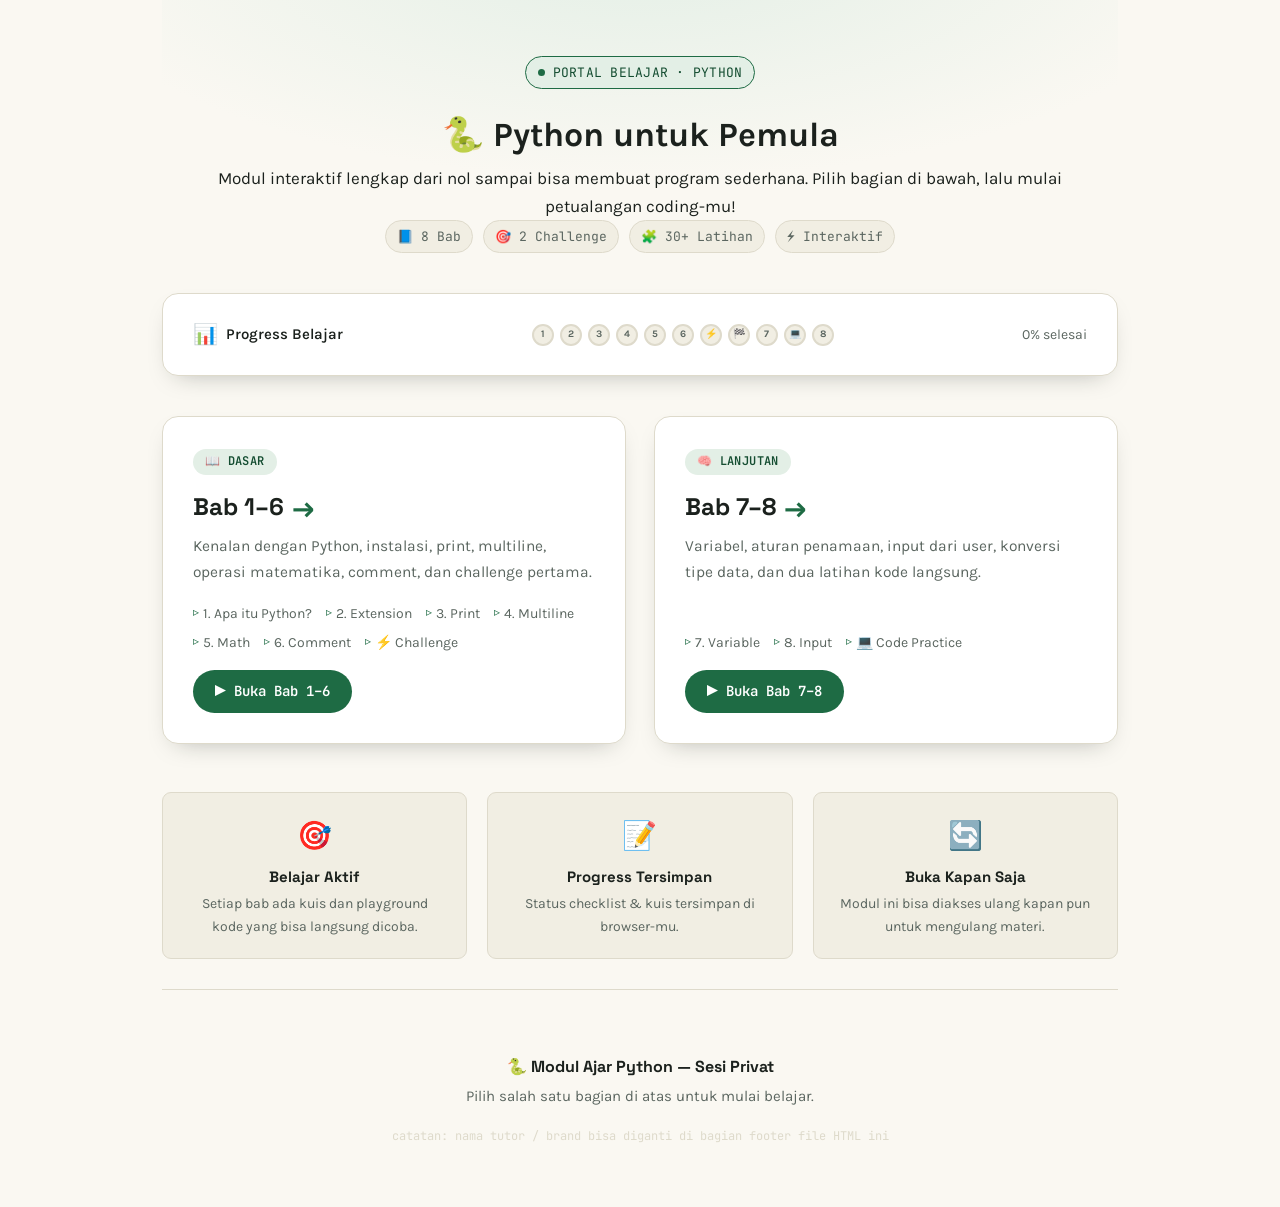
==== index.html @ ca57433f "add material" ====
<!DOCTYPE html>
<html lang="id">

<head>
  <meta charset="UTF-8" />
  <meta name="viewport" content="width=device-width, initial-scale=1.0" />
  <title>Modul Ajar Python — Portal Utama</title>
  <link rel="preconnect" href="https://fonts.googleapis.com" />
  <link
    href="https://fonts.googleapis.com/css2?family=Space+Grotesk:wght@500;600;700&family=Karla:wght@400;500;600;700&family=JetBrains+Mono:wght@400;500;600;700&display=swap"
    rel="stylesheet" />
  <link rel="stylesheet" href="style.css">
</head>

<body>

  <div class="wrap">

    <!-- ===== HERO ===== -->
    <header class="hero">
      <div class="hero-kicker">
        <span class="dot"></span> PORTAL BELAJAR · PYTHON
      </div>
      <h1>🐍 <span class="snake">Python</span> untuk Pemula</h1>
      <p>Modul interaktif lengkap dari nol sampai bisa membuat program sederhana. Pilih bagian di bawah, lalu mulai
        petualangan coding-mu!</p>
      <div class="hero-meta">
        <span>📘 8 Bab</span>
        <span>🎯 2 Challenge</span>
        <span>🧩 30+ Latihan</span>
        <span>⚡ Interaktif</span>
      </div>
    </header>

    <!-- ===== STATUS / PROGRESS ===== -->
    <div class="status-box" id="statusBox">
      <div class="label">
        <span class="emoji">📊</span> Progress Belajar
      </div>
      <div class="status-track" id="statusTrack">
        <!-- diisi oleh JS -->
      </div>
      <div style="font-size:14px; color:var(--ink-soft);">
        <span id="progressPct">0%</span> selesai
      </div>
    </div>

    <!-- ===== NAVIGASI UTAMA ===== -->
    <div class="nav-grid">

      <!-- KARTU 1: Bab 1–6 -->
      <a href="index_bab1_6.html" class="nav-card" id="cardBab1_6">
        <span class="badge">📖 DASAR</span>
        <h2>
          Bab 1–6
          <span class="arrow">→</span>
        </h2>
        <p class="desc">
          Kenalan dengan Python, instalasi, print, multiline, operasi matematika, comment, dan challenge pertama.
        </p>
        <ul class="chapter-list">
          <li>1. Apa itu Python?</li>
          <li>2. Extension</li>
          <li>3. Print</li>
          <li>4. Multiline</li>
          <li>5. Math</li>
          <li>6. Comment</li>
          <li>⚡ Challenge</li>
        </ul>
        <span class="cta">
          <span class="icon">▶</span> Buka Bab 1–6
        </span>
      </a>

      <!-- KARTU 2: Bab 7–8 -->
      <a href="index_bab7_8.html" class="nav-card" id="cardBab7_8">
        <span class="badge">🧠 LANJUTAN</span>
        <h2>
          Bab 7–8
          <span class="arrow">→</span>
        </h2>
        <p class="desc">
          Variabel, aturan penamaan, input dari user, konversi tipe data, dan dua latihan kode langsung.
        </p>
        <ul class="chapter-list">
          <li>7. Variable</li>
          <li>8. Input</li>
          <li>💻 Code Practice</li>
        </ul>
        <span class="cta">
          <span class="icon">▶</span> Buka Bab 7–8
        </span>
      </a>

    </div>

    <!-- ===== EXTRA INFO ===== -->
    <div class="extra-grid">
      <div class="extra-item">
        <div class="icon">🎯</div>
        <h4>Belajar Aktif</h4>
        <p>Setiap bab ada kuis dan playground kode yang bisa langsung dicoba.</p>
      </div>
      <div class="extra-item">
        <div class="icon">📝</div>
        <h4>Progress Tersimpan</h4>
        <p>Status checklist &amp; kuis tersimpan di browser-mu.</p>
      </div>
      <div class="extra-item">
        <div class="icon">🔄</div>
        <h4>Buka Kapan Saja</h4>
        <p>Modul ini bisa diakses ulang kapan pun untuk mengulang materi.</p>
      </div>
    </div>

    <!-- ===== FOOTER ===== -->
    <footer>
      <div class="brand">🐍 Modul Ajar Python — Sesi Privat</div>
      <p style="margin-top:4px;">Pilih salah satu bagian di atas untuk mulai belajar.</p>
      <div class="edit-hint">catatan: nama tutor / brand bisa diganti di bagian footer file HTML ini</div>
    </footer>

  </div>

  <script>
    (function () {

      // ===== PROGRESS TRACKER =====
      // Kita gunakan localStorage untuk menyimpan status progress antar halaman.
      // Key yang sama dengan yang dipakai di halaman bab1_6 dan bab7_8.

      const SECTIONS = [
        'bab1', 'bab2', 'bab3', 'bab4', 'bab5', 'bab6',
        'challenge', 'quizfinal',
        'bab7', 'codepractice', 'bab8'
      ];

      const LABELS = {
        bab1: '1', bab2: '2', bab3: '3', bab4: '4',
        bab5: '5', bab6: '6', challenge: '⚡', quizfinal: '🏁',
        bab7: '7', codepractice: '💻', bab8: '8'
      };

      function getDoneSet() {
        try {
          const raw = localStorage.getItem('python_modul_progress');
          if (raw) {
            const obj = JSON.parse(raw);
            return new Set(Object.keys(obj).filter(k => obj[k] === true));
          }
        } catch (_) { /* ignore */ }
        return new Set();
      }

      function renderDots() {
        const track = document.getElementById('statusTrack');
        const doneSet = getDoneSet();
        let html = '';
        SECTIONS.forEach(key => {
          const done = doneSet.has(key);
          const label = LABELS[key] || key.slice(0, 2);
          html += `<span class="status-dot ${done ? 'done' : ''}" title="${key}">${label}</span>`;
        });
        track.innerHTML = html;

        // Update persentase
        const total = SECTIONS.length;
        const doneCount = SECTIONS.filter(k => doneSet.has(k)).length;
        const pct = Math.round((doneCount / total) * 100);
        document.getElementById('progressPct').textContent = pct + '%';
      }

      renderDots();

      // ===== OPSIONAL: update progress saat halaman dimuat ulang =====
      // Kita bisa pasang listener storage untuk sinkronisasi antar tab
      window.addEventListener('storage', function (e) {
        if (e.key === 'python_modul_progress') {
          renderDots();
        }
      });

      // ===== efek hover tambahan (optional) =====
      // tidak perlu, sudah pakai CSS

    })();
  </script>

</body>

</html>
---- style.css ----
/* ===== IMPORTS & ROOT ===== */
@import url('https://fonts.googleapis.com/css2?family=Space+Grotesk:wght@500;600;700&family=Karla:wght@400;500;600;700&family=JetBrains+Mono:wght@400;500;600;700&family=Caveat:wght@600&display=swap');

:root {
  --paper: #FAF8F2;
  --paper-alt: #F1EEE3;
  --ink: #1B211D;
  --ink-soft: #5B6660;
  --forest: #1E6B44;
  --forest-deep: #144D31;
  --forest-wash: #E3EFE6;
  --highlighter: #E8B93A;
  --highlighter-wash: #FBF0D3;
  --terminal-bg: #161A1F;
  --terminal-panel: #1E242B;
  --terminal-text: #E9F3EC;
  --terminal-string: #FFCB66;
  --terminal-comment: #7C8A93;
  --danger: #BC4339;
  --danger-wash: #F7E3E0;
  --rule: #DEDACB;
  --radius: 16px;
  --radius-sm: 9px;
  --shadow: 0 10px 26px -14px rgba(20, 30, 24, .35);
  --font-head: 'Space Grotesk', sans-serif;
  --font-body: 'Karla', sans-serif;
  --font-code: 'JetBrains Mono', monospace;
  --font-hand: 'Caveat', cursive;
}

/* ===== RESET & BASE ===== */
* {
  box-sizing: border-box;
  margin: 0;
  padding: 0;
}

html {
  scroll-behavior: smooth;
}

body {
  margin: 0;
  background: var(--paper);
  color: var(--ink);
  font-family: var(--font-body);
  font-size: 17px;
  line-height: 1.65;
  -webkit-font-smoothing: antialiased;
}

img,
svg {
  max-width: 100%;
  display: block;
}

a {
  color: inherit;
  text-decoration: none;
}

::selection {
  background: var(--highlighter-wash);
}

:focus-visible {
  outline: 3px solid var(--forest);
  outline-offset: 2px;
}

/* ===== PROGRESS RAIL ===== */
#scrollRail {
  position: fixed;
  top: 0;
  left: 0;
  height: 4px;
  width: 100%;
  background: transparent;
  z-index: 100;
}

#scrollFill {
  height: 100%;
  width: 0%;
  background: var(--forest);
  transition: width .1s linear;
}

/* ===== LAYOUT ===== */
.wrap {
  max-width: 1000px;
  margin: 0 auto;
  padding: 0 22px;
}

.stack {
  display: flex;
  flex-direction: column;
  gap: 14px;
}

/* ===== TOP NAVIGATION ===== */
.top-nav {
  display: flex;
  align-items: center;
  justify-content: center;
  gap: 14px;
  flex-wrap: wrap;
  padding: 10px 22px;
  margin-bottom: 28px;
  background: rgba(255, 255, 255, 0.75);
  backdrop-filter: blur(12px);
  -webkit-backdrop-filter: blur(12px);
  border: 1px solid var(--rule);
  border-radius: 100px;
  font-family: var(--font-code);
  font-size: 14px;
  box-shadow: 0 4px 12px rgba(0, 0, 0, 0.04);
}

.top-nav a {
  text-decoration: none;
  color: var(--ink-soft);
  padding: 4px 14px;
  border-radius: 100px;
  transition: background 0.2s, color 0.2s;
  font-weight: 500;
}

.top-nav a:hover {
  background: var(--forest-wash);
  color: var(--forest-deep);
}

.top-nav .current {
  font-weight: 700;
  color: var(--forest-deep);
  background: var(--forest-wash);
  padding: 4px 16px;
  border-radius: 100px;
  pointer-events: none;
}

.top-nav .sep {
  color: var(--rule);
  user-select: none;
}

@media (max-width: 480px) {
  .top-nav {
    font-size: 12px;
    gap: 6px;
    padding: 8px 14px;
    border-radius: 50px;
    flex-wrap: wrap;
  }
  .top-nav a {
    padding: 3px 10px;
  }
  .top-nav .current {
    padding: 3px 12px;
  }
}

/* ===== HERO ===== */
header.hero {
  padding: 56px 22px 40px;
  text-align: center;
  background: radial-gradient(600px 240px at 50% -60px, var(--forest-wash), transparent);
}

.hero-kicker {
  display: inline-flex;
  align-items: center;
  gap: 8px;
  font-family: var(--font-code);
  font-size: 13px;
  color: var(--forest-deep);
  background: var(--forest-wash);
  border: 1px solid var(--forest);
  padding: 5px 12px;
  border-radius: 100px;
  margin-bottom: 18px;
  letter-spacing: .02em;
}

.hero-kicker .dot {
  width: 7px;
  height: 7px;
  border-radius: 50%;
  background: var(--forest);
}

h1.hero-title {
  font-family: var(--font-head);
  font-weight: 700;
  font-size: clamp(30px, 5vw, 46px);
  line-height: 1.1;
  margin: 0 0 24px;
  letter-spacing: -.01em;
}

.hero-title .snake {
  color: var(--forest);
}

.hero-sub {
  font-size: 18px;
  color: var(--ink-soft);
  max-width: 520px;
  margin: 0 auto 26px;
}

.hero-meta {
  display: flex;
  gap: 10px;
  justify-content: center;
  flex-wrap: wrap;
  font-family: var(--font-code);
  font-size: 13px;
  color: var(--ink-soft);
}

.hero-meta span {
  background: var(--paper-alt);
  border: 1px solid var(--rule);
  padding: 5px 11px;
  border-radius: 100px;
}

/* ===== TABLE OF CONTENTS ===== */
nav.toc {
  max-width: 640px;
  margin: 0 auto 54px;
  background: #fff;
  border: 1px solid var(--rule);
  border-radius: var(--radius);
  box-shadow: var(--shadow);
  overflow: hidden;
}

.toc-head {
  padding: 18px 22px;
  border-bottom: 1px solid var(--rule);
  display: flex;
  align-items: center;
  justify-content: space-between;
}

.toc-head h2 {
  font-family: var(--font-head);
  font-size: 17px;
  margin: 0;
}

#tocPct {
  font-family: var(--font-code);
  font-size: 13px;
  color: var(--forest-deep);
}

.toc-section {
  border-bottom: 1px solid var(--rule);
}

.toc-section:last-child {
  border-bottom: none;
}

.toc-header {
  width: 100%;
  display: flex;
  align-items: center;
  gap: 14px;
  background: none;
  border: none;
  padding: 15px 22px;
  cursor: pointer;
  text-align: left;
  font-family: var(--font-body);
  font-size: 16px;
  color: var(--ink);
}

.toc-header:hover {
  background: var(--paper-alt);
}

.toc-check {
  width: 24px;
  height: 24px;
  border-radius: 7px;
  border: 2px solid var(--rule);
  display: flex;
  align-items: center;
  justify-content: center;
  flex-shrink: 0;
  transition: background .2s, border-color .2s;
}

.toc-check svg {
  width: 14px;
  height: 14px;
  opacity: 0;
  transition: opacity .2s;
}

.toc-check.done {
  background: var(--forest);
  border-color: var(--forest);
}

.toc-check.done svg {
  opacity: 1;
}

.toc-label {
  flex: 1;
  font-weight: 600;
}

.toc-chevron {
  transition: transform .2s;
  color: var(--ink-soft);
}

.toc-chevron.rotated {
  transform: rotate(-90deg);
}

.toc-sub {
  padding: 0 22px 14px 60px;
  display: flex;
  flex-direction: column;
  gap: 0;
}

.toc-sub.collapsed {
  display: none;
}

.toc-item {
  position: relative;
  padding: 8px 0 8px 22px;
  font-size: 14.5px;
  color: var(--ink-soft);
  text-decoration: none;
  display: block;
}

.toc-item:hover {
  color: var(--forest-deep);
}

.toc-item::before {
  content: '';
  position: absolute;
  left: 0;
  top: 14px;
  width: 8px;
  height: 8px;
  border-radius: 50%;
  background: var(--forest);
  border: 2px solid var(--forest);
}

.toc-item::after {
  content: '';
  position: absolute;
  left: 3px;
  top: 22px;
  bottom: -8px;
  width: 2px;
  background: var(--rule);
}

.toc-item:last-child::after {
  display: none;
}

/* ===== MAIN ===== */
main {
  padding-bottom: 20px;
}

section.bab {
  padding: 10px 22px 64px;
}

.bab-head {
  max-width: 776px;
  margin: 0 auto 30px;
}

.prompt-line {
  font-family: var(--font-code);
  font-size: 14px;
  color: var(--ink-soft);
  display: flex;
  align-items: baseline;
  gap: 8px;
  margin-bottom: 6px;
}

.prompt-line .chevrons {
  color: var(--forest);
  font-weight: 700;
}

.prompt-line .str {
  color: var(--forest-deep);
}

h2.bab-title {
  font-family: var(--font-head);
  font-weight: 700;
  font-size: clamp(24px, 4vw, 32px);
  margin: 0;
  letter-spacing: -.01em;
  overflow: hidden;
  white-space: nowrap;
  border-right: .09em solid transparent;
  width: 0;
}

h2.bab-title.type-in {
  animation: typeIn 1s steps(30, end) forwards, blinkCursor .8s step-end 4;
}

@keyframes typeIn {
  from {
    width: 0;
  }
  to {
    width: 100%;
  }
}

@keyframes blinkCursor {
  50% {
    border-color: var(--forest);
  }
}

.bab-intro {
  color: var(--ink-soft);
  max-width: 640px;
  margin: 14px 0 0;
  font-size: 16.5px;
}

/* ===== CARDS ===== */
.card {
  max-width: 776px;
  margin: 0 auto 22px;
  background: #fff;
  border: 1px solid var(--rule);
  border-radius: var(--radius);
  padding: 26px 28px;
  box-shadow: var(--shadow);
}

.card h3 {
  font-family: var(--font-head);
  font-size: 19px;
  margin: 0 0 12px;
  display: flex;
  align-items: center;
  gap: 9px;
}

.card h3 .num {
  font-family: var(--font-code);
  font-size: 13px;
  color: var(--forest);
  background: var(--forest-wash);
  padding: 2px 8px;
  border-radius: 6px;
}

.card p {
  margin: 0 0 12px;
}

.card p:last-child {
  margin-bottom: 0;
}

.card ul {
  margin: 0 0 12px;
  padding-left: 0;
  list-style: none;
}

.card ul li {
  padding-left: 26px;
  position: relative;
  margin-bottom: 8px;
}

.card ul li::before {
  content: '●';
  color: var(--forest);
  position: absolute;
  left: 6px;
  font-size: 9px;
  top: 8px;
}

.note {
  background: var(--forest-wash);
  border-left: 3px solid var(--forest);
  border-radius: 0 var(--radius-sm) var(--radius-sm) 0;
  padding: 14px 18px;
  margin: 14px 0;
  font-size: 15.5px;
}

.tip {
  background: var(--highlighter-wash);
  border-left: 3px solid var(--highlighter);
  border-radius: 0 var(--radius-sm) var(--radius-sm) 0;
  padding: 14px 18px;
  margin: 14px 0;
  font-size: 15.5px;
}

.hand {
  font-family: var(--font-hand);
  font-size: 20px;
  color: var(--forest-deep);
}

code.inline {
  font-family: var(--font-code);
  background: var(--paper-alt);
  padding: 2px 7px;
  border-radius: 5px;
  font-size: 14.5px;
}

/* ===== TERMINAL / CODE BLOCKS ===== */
.term {
  background: var(--terminal-bg);
  border-radius: var(--radius-sm);
  overflow: hidden;
  margin: 14px 0;
  box-shadow: var(--shadow);
}

.term-bar {
  background: var(--terminal-panel);
  padding: 9px 14px;
  font-family: var(--font-code);
  font-size: 12.5px;
  color: var(--terminal-comment);
  border-bottom: 1px solid #0f1216;
}

.term pre {
  margin: 0;
  padding: 16px 18px;
  font-family: var(--font-code);
  font-size: 14.5px;
  color: var(--terminal-text);
  overflow-x: auto;
  white-space: pre-wrap;
  word-break: break-word;
}

.term pre .str {
  color: var(--terminal-string);
}

.term pre .fn {
  color: #9AD1FF;
}

.term pre .cm {
  color: var(--terminal-comment);
  font-style: italic;
}

/* ===== PLAYGROUND ===== */
.playground {
  background: var(--terminal-bg);
  border-radius: var(--radius);
  overflow: hidden;
  margin: 16px 0;
  box-shadow: var(--shadow);
}

.pg-bar {
  display: flex;
  align-items: center;
  justify-content: space-between;
  background: var(--terminal-panel);
  padding: 10px 16px;
  border-bottom: 1px solid #0f1216;
}

.pg-filename {
  font-family: var(--font-code);
  font-size: 12.5px;
  color: var(--terminal-comment);
}

.pg-run {
  font-family: var(--font-code);
  font-weight: 600;
  font-size: 13px;
  color: #0d1a12;
  background: var(--terminal-string);
  border: none;
  padding: 7px 15px;
  border-radius: 7px;
  cursor: pointer;
  display: flex;
  align-items: center;
  gap: 6px;
  transition: transform .12s, box-shadow .12s;
}

.pg-run:hover {
  transform: translateY(-1px);
  box-shadow: 0 6px 14px -6px rgba(255, 203, 102, .6);
}

.pg-run:active {
  transform: translateY(0);
}

.pg-editor {
  width: 100%;
  background: var(--terminal-bg);
  color: var(--terminal-text);
  border: none;
  resize: vertical;
  font-family: var(--font-code);
  font-size: 14.5px;
  padding: 16px 18px;
  min-height: 88px;
  line-height: 1.6;
}

.pg-editor:focus {
  outline: none;
  background: #191F26;
}

.pg-output-wrap {
  border-top: 1px dashed #303a42;
}

.pg-output-label {
  font-family: var(--font-code);
  font-size: 11px;
  color: var(--terminal-comment);
  padding: 8px 18px 0;
  letter-spacing: .06em;
}

.pg-output {
  font-family: var(--font-code);
  font-size: 14.5px;
  color: var(--terminal-text);
  padding: 8px 18px 16px;
  white-space: pre-wrap;
  min-height: 26px;
  word-break: break-word;
}

.pg-output.error {
  color: #FF9A8B;
}

.pg-output:empty::before {
  content: '—';
  color: var(--terminal-comment);
}

/* ===== CHALLENGE ===== */
.challenge {
  border: 1.5px dashed var(--rule);
  border-radius: var(--radius);
  padding: 20px 22px;
  margin: 16px 0;
}

.challenge .chal-tag {
  font-family: var(--font-code);
  font-size: 12px;
  color: var(--forest-deep);
  background: var(--forest-wash);
  padding: 3px 9px;
  border-radius: 6px;
  display: inline-block;
  margin-bottom: 10px;
}

.challenge ol {
  margin: 4px 0 8px 20px;
  font-size: 15px;
}

/* ===== CHECKLIST ===== */
.checklist {
  display: flex;
  flex-direction: column;
  gap: 2px;
  margin: 14px 0;
}

.cl-item {
  display: flex;
  align-items: flex-start;
  gap: 13px;
  padding: 12px 4px;
  border-bottom: 1px solid var(--rule);
  cursor: pointer;
  user-select: none;
}

.cl-item:last-child {
  border-bottom: none;
}

.cl-box {
  width: 23px;
  height: 23px;
  border-radius: 7px;
  border: 2px solid var(--rule);
  flex-shrink: 0;
  margin-top: 1px;
  display: flex;
  align-items: center;
  justify-content: center;
  transition: background .15s, border-color .15s;
}

.cl-item.checked .cl-box {
  background: var(--forest);
  border-color: var(--forest);
}

.cl-box svg {
  width: 13px;
  height: 13px;
  opacity: 0;
  transition: opacity .15s;
}

.cl-item.checked .cl-box svg {
  opacity: 1;
}

.cl-text b {
  display: block;
  font-size: 15.5px;
  margin-bottom: 2px;
}

.cl-text span {
  font-size: 14px;
  color: var(--ink-soft);
}

.cl-item.checked .cl-text b {
  color: var(--ink-soft);
  text-decoration: line-through;
  text-decoration-color: var(--rule);
}

/* ===== FLIP CARD ===== */
.flip {
  perspective: 1200px;
  margin: 18px 0;
  cursor: pointer;
  height: 118px;
}

.flip-inner {
  position: relative;
  width: 100%;
  height: 100%;
  transition: transform .55s cubic-bezier(.4, .2, .2, 1);
  transform-style: preserve-3d;
}

.flip.on .flip-inner {
  transform: rotateY(180deg);
}

.flip-face {
  position: absolute;
  inset: 0;
  backface-visibility: hidden;
  border-radius: var(--radius-sm);
  display: flex;
  align-items: center;
  padding: 18px 22px;
  font-size: 15.5px;
}

.flip-front {
  background: var(--highlighter-wash);
  border: 1.5px dashed var(--highlighter);
}

.flip-back {
  background: var(--forest-wash);
  border: 1.5px solid var(--forest);
  transform: rotateY(180deg);
}

.flip-hint {
  font-family: var(--font-code);
  font-size: 12px;
  color: var(--ink-soft);
  margin-top: 6px;
}

/* ===== QUIZ ===== */
.quiz-q {
  margin-bottom: 22px;
}

.quiz-q:last-child {
  margin-bottom: 0;
}

.quiz-question {
  font-weight: 600;
  margin: 0 0 10px;
  font-size: 15.5px;
}

.quiz-question pre {
  margin: 8px 0 0;
  background: var(--terminal-bg);
  color: var(--terminal-string);
  border-radius: 8px;
  padding: 10px 14px;
  font-size: 13.5px;
}

.quiz-options {
  display: flex;
  flex-direction: column;
  gap: 8px;
}

.quiz-opt {
  text-align: left;
  background: var(--paper-alt);
  border: 1.5px solid var(--rule);
  border-radius: var(--radius-sm);
  padding: 11px 15px;
  font-family: var(--font-body);
  font-size: 15px;
  color: var(--ink);
  cursor: pointer;
  transition: border-color .15s, background .15s;
}

.quiz-opt:hover:not(:disabled) {
  border-color: var(--forest);
}

.quiz-opt:disabled {
  cursor: default;
}

.quiz-opt.correct {
  background: var(--forest-wash);
  border-color: var(--forest);
  font-weight: 600;
}

.quiz-opt.wrong {
  background: var(--danger-wash);
  border-color: var(--danger);
}

.quiz-feedback {
  font-size: 14.5px;
  margin-top: 10px;
  padding: 11px 14px;
  border-radius: var(--radius-sm);
  display: none;
}

.quiz-feedback.show {
  display: block;
  animation: pop .25s ease;
}

.quiz-feedback.correct {
  background: var(--forest-wash);
  color: var(--forest-deep);
}

.quiz-feedback.wrong {
  background: var(--danger-wash);
  color: var(--danger);
}

@keyframes pop {
  from {
    opacity: 0;
    transform: translateY(-4px);
  }
  to {
    opacity: 1;
    transform: translateY(0);
  }
}

/* ===== FINAL SCORE ===== */
#finalScoreBox,
#finalScoreBox2 {
  display: none;
  margin-top: 20px;
  text-align: center;
  padding: 26px;
  border-radius: var(--radius);
}

#finalScoreBox.show,
#finalScoreBox2.show {
  display: block;
  animation: pop .3s ease;
}

#finalScoreBox .score-num,
#finalScoreBox2 .score-num {
  font-family: var(--font-head);
  font-size: 44px;
  font-weight: 700;
}

#finalScoreBox .score-msg,
#finalScoreBox2 .score-msg {
  font-size: 16px;
  margin-top: 6px;
}

/* ===== RECAP ===== */
.recap {
  display: grid;
  grid-template-columns: 1fr 1fr;
  gap: 14px;
  margin: 14px 0;
}

.recap-item {
  background: var(--paper-alt);
  border-radius: var(--radius-sm);
  padding: 14px 16px;
}

.recap-item b {
  display: block;
  font-family: var(--font-head);
  font-size: 14.5px;
  margin-bottom: 4px;
  color: var(--forest-deep);
}

.recap-item span {
  font-size: 14px;
  color: var(--ink-soft);
}

/* ===== TURTLE CANVAS ===== */
.turtle-canvas-wrap {
  background: var(--terminal-bg);
  border-radius: var(--radius);
  overflow: hidden;
  margin: 16px 0;
  box-shadow: var(--shadow);
}

.turtle-canvas-wrap canvas {
  display: block;
  width: 100%;
  height: auto;
  background: #1a1f24;
  cursor: crosshair;
}

.turtle-bar {
  display: flex;
  align-items: center;
  justify-content: space-between;
  background: var(--terminal-panel);
  padding: 8px 16px;
  border-bottom: 1px solid #0f1216;
  flex-wrap: wrap;
  gap: 8px;
}

.turtle-bar .label {
  font-family: var(--font-code);
  font-size: 12px;
  color: var(--terminal-comment);
}

.turtle-bar .btn-group {
  display: flex;
  gap: 6px;
  flex-wrap: wrap;
}

.turtle-bar .btn-group button {
  font-family: var(--font-code);
  font-size: 12px;
  font-weight: 600;
  background: var(--terminal-panel);
  color: var(--terminal-text);
  border: 1px solid #303a42;
  padding: 4px 12px;
  border-radius: 6px;
  cursor: pointer;
  transition: background .15s;
}

.turtle-bar .btn-group button:hover {
  background: #2a3340;
}

.turtle-bar .btn-group button.primary {
  background: var(--terminal-string);
  color: #0d1a12;
  border-color: var(--terminal-string);
}

.turtle-bar .btn-group button.primary:hover {
  background: #e6b84a;
}

/* ===== INDEX.HTML SPECIFIC (NAV GRID, STATUS, EXTRA) ===== */
.nav-grid {
  display: grid;
  grid-template-columns: 1fr 1fr;
  gap: 28px;
  margin-bottom: 48px;
}

@media (max-width: 720px) {
  .nav-grid {
    grid-template-columns: 1fr;
    gap: 20px;
  }
}

.nav-card {
  background: #ffffff;
  border: 1px solid var(--rule);
  border-radius: var(--radius);
  box-shadow: var(--shadow);
  padding: 32px 30px 30px;
  transition: transform 0.2s ease, box-shadow 0.25s ease;
  text-decoration: none;
  color: var(--ink);
  display: flex;
  flex-direction: column;
}

.nav-card:hover {
  transform: translateY(-5px);
  box-shadow: 0 20px 40px -16px rgba(20, 30, 24, 0.40);
}

.nav-card .badge {
  display: inline-block;
  font-family: var(--font-code);
  font-size: 12px;
  font-weight: 600;
  color: var(--forest-deep);
  background: var(--forest-wash);
  padding: 3px 12px;
  border-radius: 100px;
  margin-bottom: 12px;
  align-self: flex-start;
  letter-spacing: 0.03em;
}

.nav-card h2 {
  font-family: var(--font-head);
  font-weight: 700;
  font-size: 24px;
  margin-bottom: 8px;
  display: flex;
  align-items: center;
  gap: 8px;
}

.nav-card h2 .arrow {
  color: var(--forest);
  font-size: 28px;
  line-height: 1;
}

.nav-card .desc {
  color: var(--ink-soft);
  font-size: 15.5px;
  margin-bottom: 16px;
  flex: 1;
}

.nav-card .chapter-list {
  list-style: none;
  padding: 0;
  margin: 0 0 16px;
  display: flex;
  flex-wrap: wrap;
  gap: 6px 14px;
}

.nav-card .chapter-list li {
  font-size: 14px;
  color: var(--ink-soft);
  display: flex;
  align-items: center;
  gap: 4px;
}

.nav-card .chapter-list li::before {
  content: '▹';
  color: var(--forest);
  font-size: 12px;
}

.nav-card .cta {
  font-family: var(--font-code);
  font-weight: 600;
  font-size: 14px;
  color: #ffffff;
  background: var(--forest);
  padding: 10px 22px;
  border-radius: 100px;
  border: none;
  cursor: pointer;
  align-self: flex-start;
  transition: background 0.2s, transform 0.15s;
  text-decoration: none;
  display: inline-flex;
  align-items: center;
  gap: 8px;
}

.nav-card .cta:hover {
  background: var(--forest-deep);
  transform: scale(1.02);
}

.nav-card .cta .icon {
  font-size: 18px;
  line-height: 1;
}

/* ===== STATUS BOX ===== */
.status-box {
  background: #ffffff;
  border: 1px solid var(--rule);
  border-radius: var(--radius);
  padding: 24px 30px;
  box-shadow: var(--shadow);
  display: flex;
  flex-wrap: wrap;
  align-items: center;
  justify-content: space-between;
  gap: 16px 24px;
  margin-bottom: 40px;
}

.status-box .label {
  font-weight: 600;
  font-size: 15px;
  display: flex;
  align-items: center;
  gap: 8px;
}

.status-box .label .emoji {
  font-size: 20px;
}

.status-track {
  display: flex;
  gap: 6px;
  flex-wrap: wrap;
}

.status-dot {
  width: 22px;
  height: 22px;
  border-radius: 50%;
  border: 2px solid var(--rule);
  background: var(--paper-alt);
  display: inline-flex;
  align-items: center;
  justify-content: center;
  font-size: 10px;
  font-weight: 700;
  color: var(--ink-soft);
  transition: 0.2s;
}

.status-dot.done {
  background: var(--forest);
  border-color: var(--forest);
  color: #fff;
}

.status-dot.done::after {
  content: '✓';
}

.status-dot.active {
  border-color: var(--highlighter);
  background: var(--highlighter-wash);
  color: var(--forest-deep);
}

/* ===== EXTRA GRID (index.html) ===== */
.extra-grid {
  display: grid;
  grid-template-columns: 1fr 1fr 1fr;
  gap: 20px;
  margin-top: 8px;
}

@media (max-width: 720px) {
  .extra-grid {
    grid-template-columns: 1fr;
  }
}

.extra-item {
  background: var(--paper-alt);
  border-radius: var(--radius-sm);
  padding: 20px 22px;
  border: 1px solid var(--rule);
  text-align: center;
}

.extra-item .icon {
  font-size: 28px;
  margin-bottom: 6px;
}

.extra-item h4 {
  font-family: var(--font-head);
  font-size: 15px;
  margin-bottom: 2px;
}

.extra-item p {
  font-size: 14px;
  color: var(--ink-soft);
  margin: 0;
}

/* ===== FOOTER ===== */
footer {
  padding: 50px 22px 60px;
  text-align: center;
  border-top: 1px solid var(--rule);
  margin-top: 30px;
}

footer p {
  max-width: 480px;
  margin: 0 auto 6px;
  color: var(--ink-soft);
  font-size: 15px;
}

footer .brand {
  font-family: var(--font-head);
  font-weight: 700;
  font-size: 16px;
  color: var(--ink);
  margin-top: 14px;
}

footer .edit-hint {
  font-family: var(--font-code);
  font-size: 12px;
  color: var(--rule);
  margin-top: 18px;
}

footer .nav-link {
  display: inline-block;
  margin-top: 16px;
  padding: 10px 24px;
  background: var(--forest);
  color: #fff;
  border-radius: 100px;
  text-decoration: none;
  font-weight: 600;
  font-size: 15px;
  transition: background .15s;
}

footer .nav-link:hover {
  background: var(--forest-deep);
}

footer .nav-link-group {
  display: flex;
  gap: 10px;
  justify-content: center;
  flex-wrap: wrap;
  margin-top: 12px;
}

/* ===== RESPONSIVE ===== */
@media (max-width: 640px) {
  .recap {
    grid-template-columns: 1fr;
  }
  .card {
    padding: 20px;
  }
  header.hero {
    padding: 44px 18px 30px;
  }
  section.bab {
    padding: 10px 16px 48px;
  }
  .toc-sub {
    padding-left: 48px;
  }
  h2.bab-title {
    white-space: normal;
    width: auto;
    animation: none !important;
    border-right: none !important;
  }
}

/* ===== REDUCED MOTION ===== */
@media (prefers-reduced-motion: reduce) {
  * {
    animation-duration: .01ms !important;
    animation-iteration-count: 1 !important;
    transition-duration: .01ms !important;
  }
  h2.bab-title {
    width: auto;
    border-right: none;
  }
}
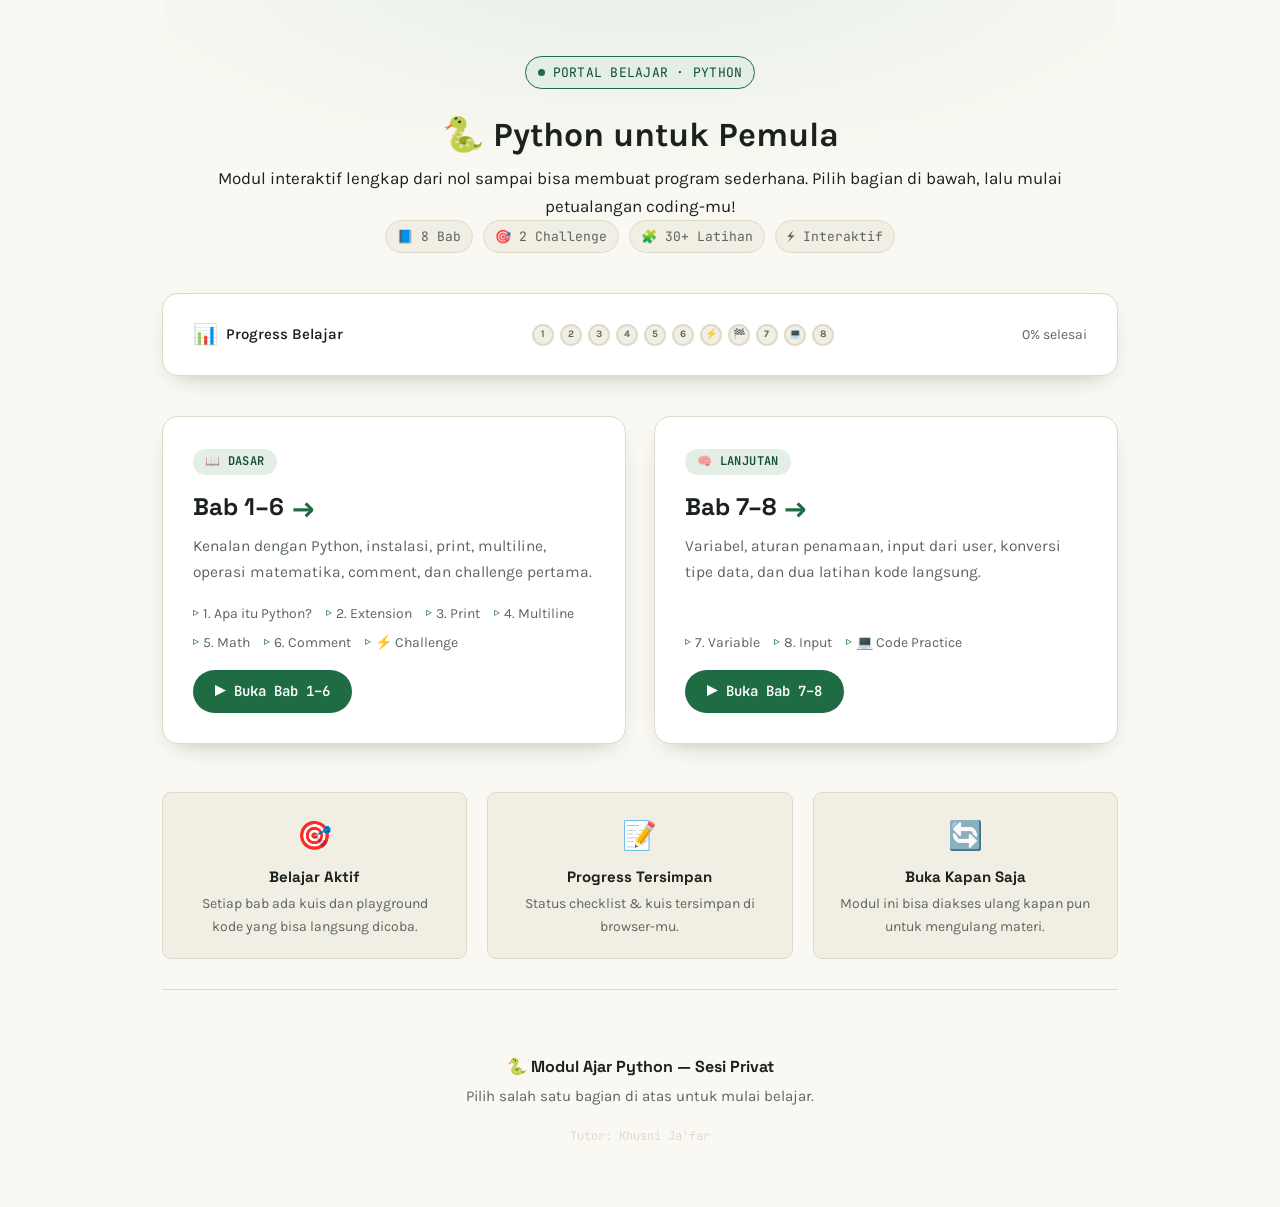
==== commit bf3a00c4: "add material" ====
--- a/index.html
+++ b/index.html
@@ -117,7 +117,7 @@
     <footer>
       <div class="brand">🐍 Modul Ajar Python — Sesi Privat</div>
       <p style="margin-top:4px;">Pilih salah satu bagian di atas untuk mulai belajar.</p>
-      <div class="edit-hint">catatan: nama tutor / brand bisa diganti di bagian footer file HTML ini</div>
+      <div class="edit-hint">Tutor: Khusni Ja'far</div>
     </footer>
 
   </div>
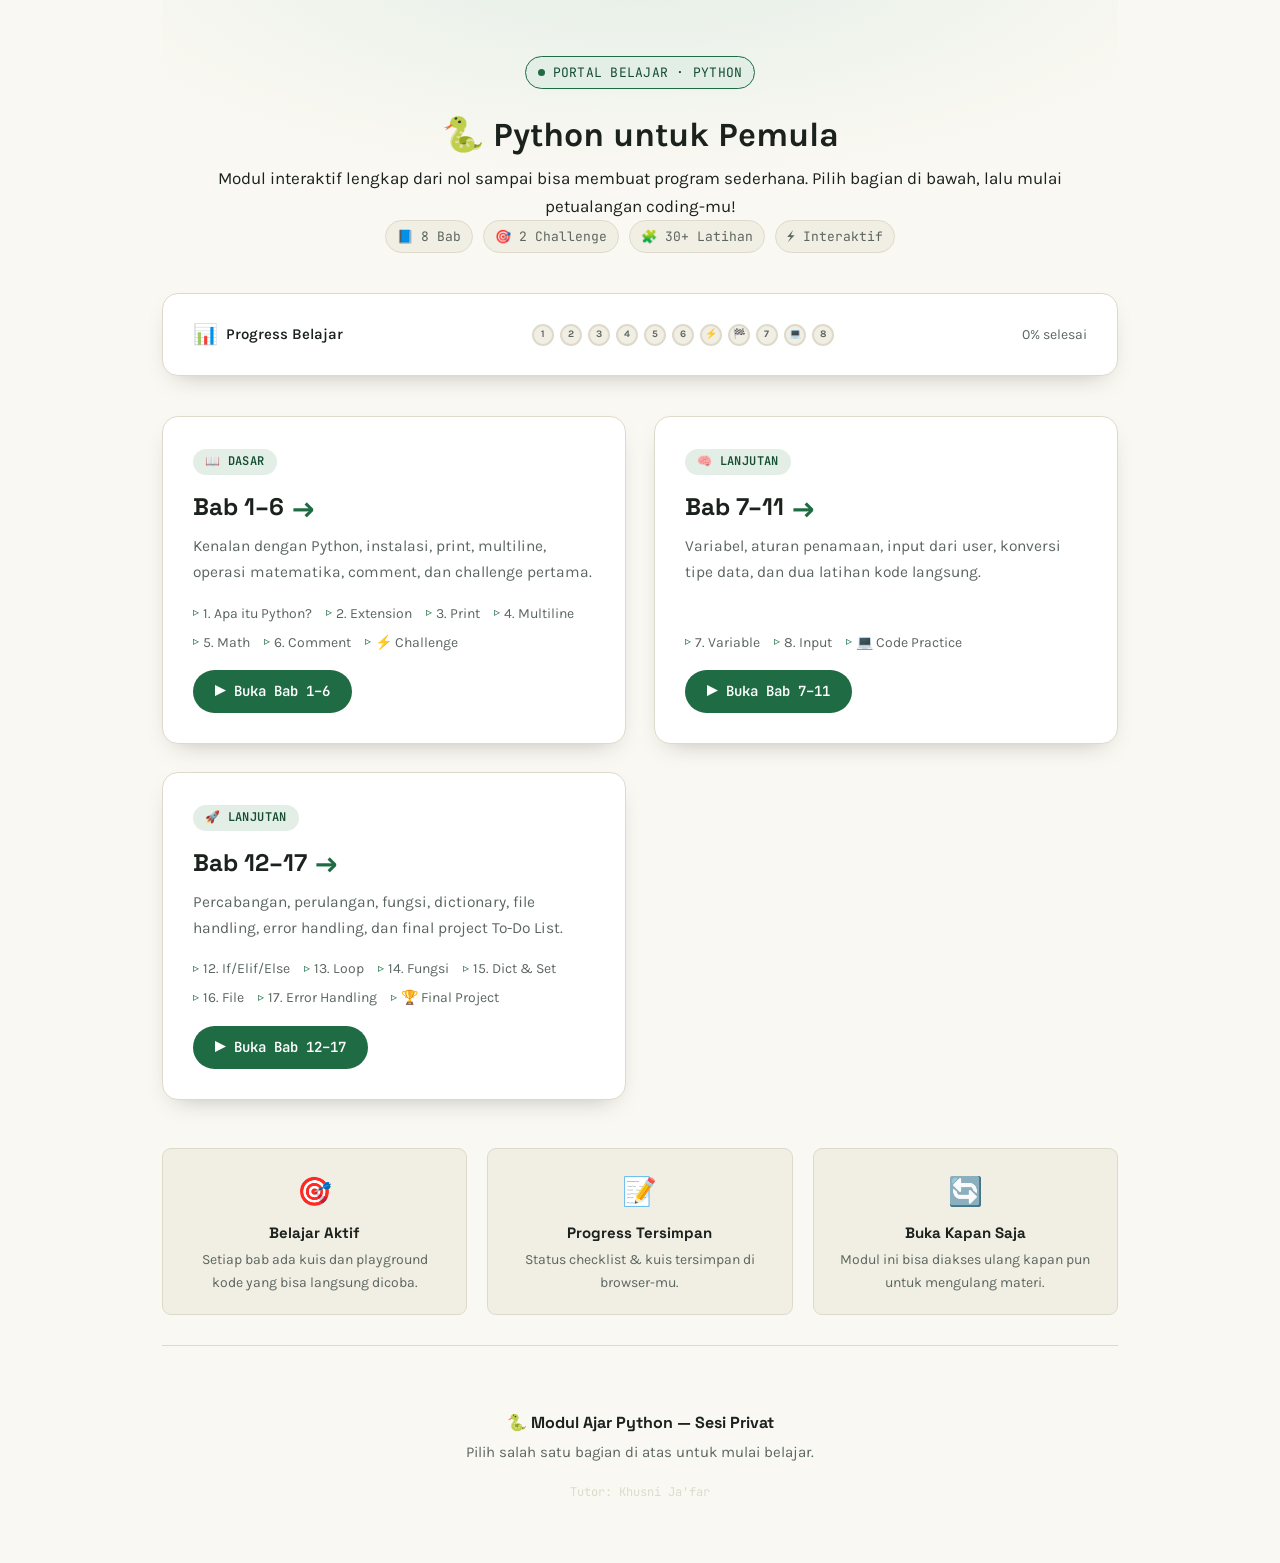
==== commit 856a258f: "add material" ====
--- a/index.html
+++ b/index.html
@@ -73,10 +73,10 @@
       </a>
 
       <!-- KARTU 2: Bab 7–8 -->
-      <a href="index_bab7_8.html" class="nav-card" id="cardBab7_8">
+      <a href="index_bab7_11.html" class="nav-card" id="cardBab7_11">
         <span class="badge">🧠 LANJUTAN</span>
         <h2>
-          Bab 7–8
+          Bab 7–11
           <span class="arrow">→</span>
         </h2>
         <p class="desc">
@@ -88,8 +88,25 @@
           <li>💻 Code Practice</li>
         </ul>
         <span class="cta">
-          <span class="icon">▶</span> Buka Bab 7–8
+          <span class="icon">▶</span> Buka Bab 7–11
         </span>
+      </a>
+
+      <!-- KARTU 3: Bab 12–17 -->
+      <a href="index_bab12_17.html" class="nav-card">
+        <span class="badge">🚀 LANJUTAN</span>
+        <h2>Bab 12–17 <span class="arrow">→</span></h2>
+        <p class="desc">Percabangan, perulangan, fungsi, dictionary, file handling, error handling, dan final project To-Do List.</p>
+        <ul class="chapter-list">
+          <li>12. If/Elif/Else</li>
+          <li>13. Loop</li>
+          <li>14. Fungsi</li>
+          <li>15. Dict & Set</li>
+          <li>16. File</li>
+          <li>17. Error Handling</li>
+          <li>🏆 Final Project</li>
+        </ul>
+        <span class="cta"><span class="icon">▶</span> Buka Bab 12–17</span>
       </a>
 
     </div>
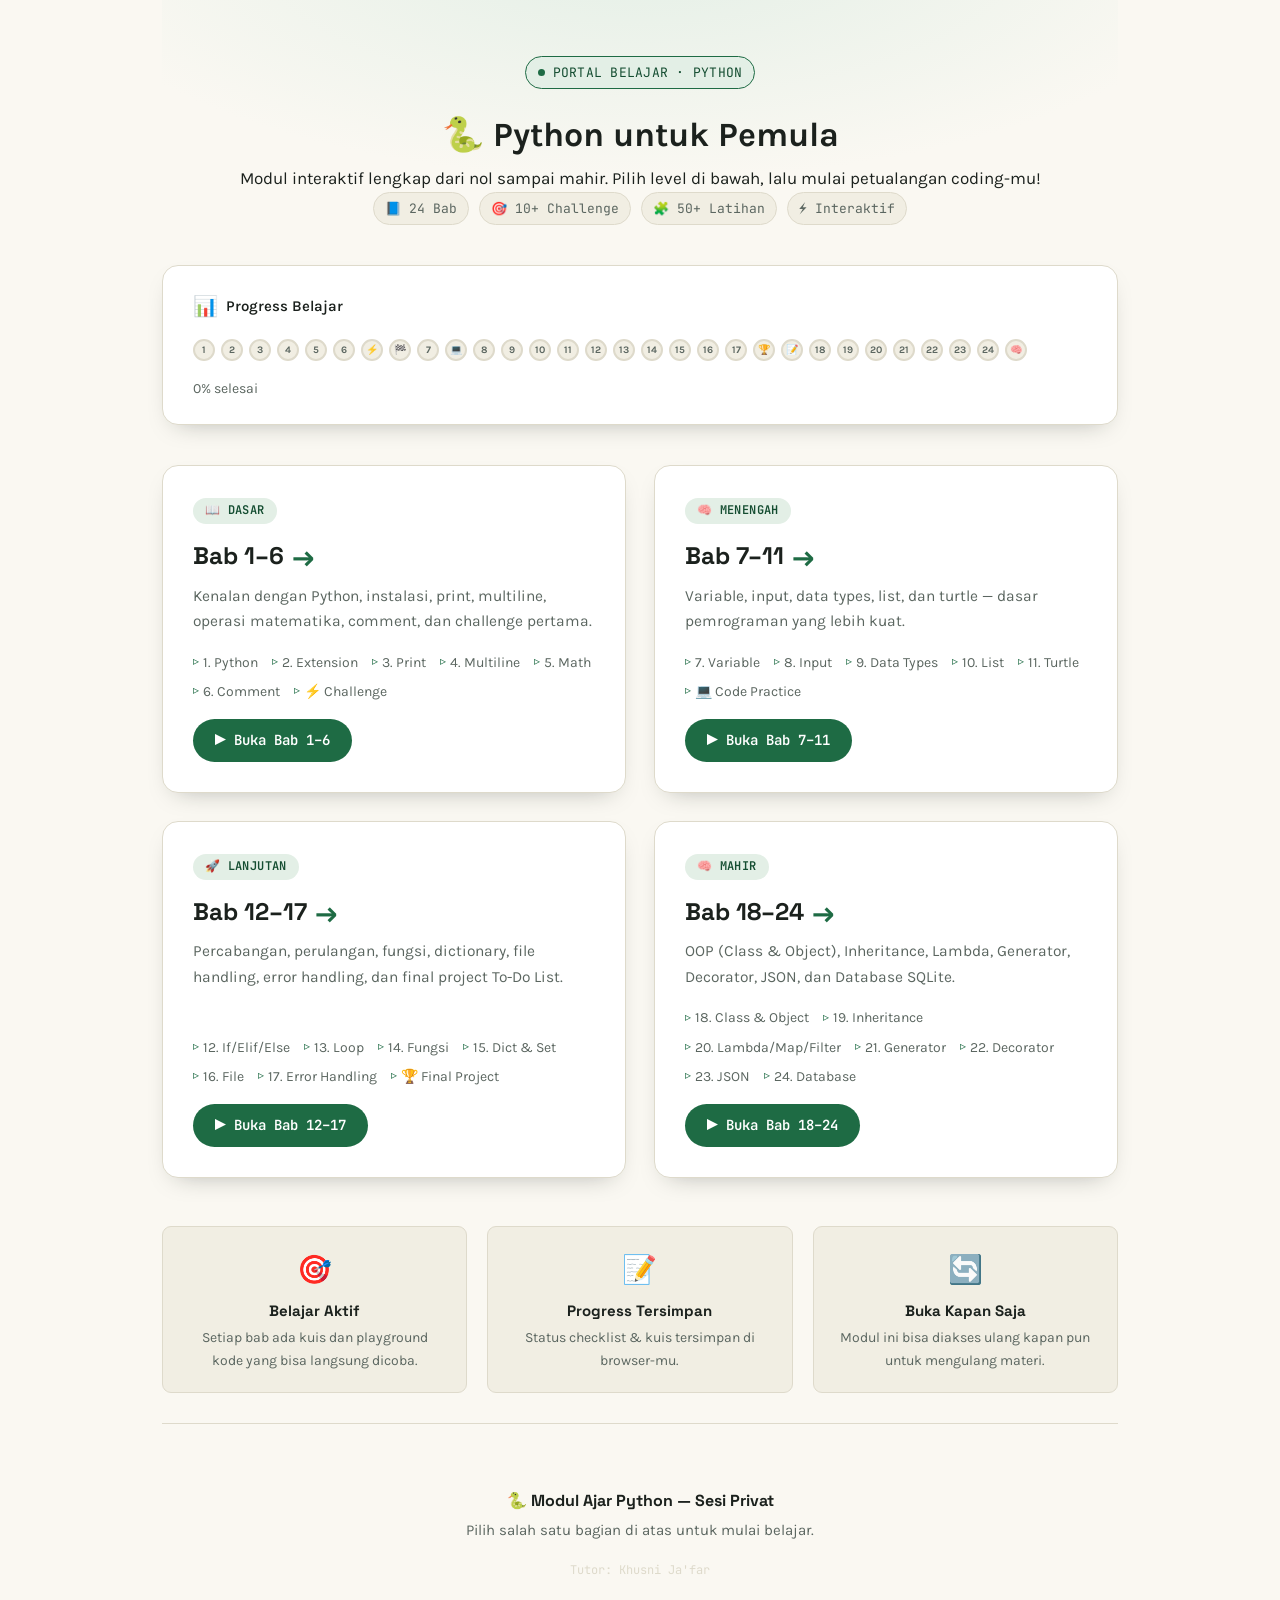
==== commit 62198e6f: "add material" ====
--- a/index.html
+++ b/index.html
@@ -1,17 +1,13 @@
 <!DOCTYPE html>
 <html lang="id">
-
 <head>
   <meta charset="UTF-8" />
   <meta name="viewport" content="width=device-width, initial-scale=1.0" />
   <title>Modul Ajar Python — Portal Utama</title>
   <link rel="preconnect" href="https://fonts.googleapis.com" />
-  <link
-    href="https://fonts.googleapis.com/css2?family=Space+Grotesk:wght@500;600;700&family=Karla:wght@400;500;600;700&family=JetBrains+Mono:wght@400;500;600;700&display=swap"
-    rel="stylesheet" />
-  <link rel="stylesheet" href="style.css">
+  <link href="https://fonts.googleapis.com/css2?family=Space+Grotesk:wght@500;600;700&family=Karla:wght@400;500;600;700&family=JetBrains+Mono:wght@400;500;600;700&display=swap" rel="stylesheet" />
+  <link rel="stylesheet" href="style.css" />
 </head>
-
 <body>
 
   <div class="wrap">
@@ -22,12 +18,11 @@
         <span class="dot"></span> PORTAL BELAJAR · PYTHON
       </div>
       <h1>🐍 <span class="snake">Python</span> untuk Pemula</h1>
-      <p>Modul interaktif lengkap dari nol sampai bisa membuat program sederhana. Pilih bagian di bawah, lalu mulai
-        petualangan coding-mu!</p>
+      <p>Modul interaktif lengkap dari nol sampai mahir. Pilih level di bawah, lalu mulai petualangan coding-mu!</p>
       <div class="hero-meta">
-        <span>📘 8 Bab</span>
-        <span>🎯 2 Challenge</span>
-        <span>🧩 30+ Latihan</span>
+        <span>📘 24 Bab</span>
+        <span>🎯 10+ Challenge</span>
+        <span>🧩 50+ Latihan</span>
         <span>⚡ Interaktif</span>
       </div>
     </header>
@@ -51,15 +46,10 @@
       <!-- KARTU 1: Bab 1–6 -->
       <a href="index_bab1_6.html" class="nav-card" id="cardBab1_6">
         <span class="badge">📖 DASAR</span>
-        <h2>
-          Bab 1–6
-          <span class="arrow">→</span>
-        </h2>
-        <p class="desc">
-          Kenalan dengan Python, instalasi, print, multiline, operasi matematika, comment, dan challenge pertama.
-        </p>
-        <ul class="chapter-list">
-          <li>1. Apa itu Python?</li>
+        <h2>Bab 1–6 <span class="arrow">→</span></h2>
+        <p class="desc">Kenalan dengan Python, instalasi, print, multiline, operasi matematika, comment, dan challenge pertama.</p>
+        <ul class="chapter-list">
+          <li>1. Python</li>
           <li>2. Extension</li>
           <li>3. Print</li>
           <li>4. Multiline</li>
@@ -67,33 +57,27 @@
           <li>6. Comment</li>
           <li>⚡ Challenge</li>
         </ul>
-        <span class="cta">
-          <span class="icon">▶</span> Buka Bab 1–6
-        </span>
-      </a>
-
-      <!-- KARTU 2: Bab 7–8 -->
+        <span class="cta"><span class="icon">▶</span> Buka Bab 1–6</span>
+      </a>
+
+      <!-- KARTU 2: Bab 7–11 -->
       <a href="index_bab7_11.html" class="nav-card" id="cardBab7_11">
-        <span class="badge">🧠 LANJUTAN</span>
-        <h2>
-          Bab 7–11
-          <span class="arrow">→</span>
-        </h2>
-        <p class="desc">
-          Variabel, aturan penamaan, input dari user, konversi tipe data, dan dua latihan kode langsung.
-        </p>
+        <span class="badge">🧠 MENENGAH</span>
+        <h2>Bab 7–11 <span class="arrow">→</span></h2>
+        <p class="desc">Variable, input, data types, list, dan turtle — dasar pemrograman yang lebih kuat.</p>
         <ul class="chapter-list">
           <li>7. Variable</li>
           <li>8. Input</li>
+          <li>9. Data Types</li>
+          <li>10. List</li>
+          <li>11. Turtle</li>
           <li>💻 Code Practice</li>
         </ul>
-        <span class="cta">
-          <span class="icon">▶</span> Buka Bab 7–11
-        </span>
+        <span class="cta"><span class="icon">▶</span> Buka Bab 7–11</span>
       </a>
 
       <!-- KARTU 3: Bab 12–17 -->
-      <a href="index_bab12_17.html" class="nav-card">
+      <a href="index_bab12_17.html" class="nav-card" id="cardBab12_17">
         <span class="badge">🚀 LANJUTAN</span>
         <h2>Bab 12–17 <span class="arrow">→</span></h2>
         <p class="desc">Percabangan, perulangan, fungsi, dictionary, file handling, error handling, dan final project To-Do List.</p>
@@ -109,6 +93,23 @@
         <span class="cta"><span class="icon">▶</span> Buka Bab 12–17</span>
       </a>
 
+      <!-- KARTU 4: Bab 18–24 -->
+      <a href="index_bab18_24.html" class="nav-card" id="cardBab18_24">
+        <span class="badge">🧠 MAHIR</span>
+        <h2>Bab 18–24 <span class="arrow">→</span></h2>
+        <p class="desc">OOP (Class & Object), Inheritance, Lambda, Generator, Decorator, JSON, dan Database SQLite.</p>
+        <ul class="chapter-list">
+          <li>18. Class & Object</li>
+          <li>19. Inheritance</li>
+          <li>20. Lambda/Map/Filter</li>
+          <li>21. Generator</li>
+          <li>22. Decorator</li>
+          <li>23. JSON</li>
+          <li>24. Database</li>
+        </ul>
+        <span class="cta"><span class="icon">▶</span> Buka Bab 18–24</span>
+      </a>
+
     </div>
 
     <!-- ===== EXTRA INFO ===== -->
@@ -140,22 +141,33 @@
   </div>
 
   <script>
-    (function () {
+    (function() {
 
       // ===== PROGRESS TRACKER =====
-      // Kita gunakan localStorage untuk menyimpan status progress antar halaman.
-      // Key yang sama dengan yang dipakai di halaman bab1_6 dan bab7_8.
-
+      // Daftar semua section yang dilacak, sesuai dengan key di localStorage
       const SECTIONS = [
-        'bab1', 'bab2', 'bab3', 'bab4', 'bab5', 'bab6',
-        'challenge', 'quizfinal',
-        'bab7', 'codepractice', 'bab8'
+        // Bab 1–6
+        'bab1', 'bab2', 'bab3', 'bab4', 'bab5', 'bab6', 'challenge', 'quizfinal',
+        // Bab 7–11
+        'bab7', 'codepractice', 'bab8', 'bab9', 'bab10', 'bab11',
+        // Bab 12–17
+        'bab12', 'bab13', 'bab14', 'bab15', 'bab16', 'bab17', 'challenge3', 'quizfinal3',
+        // Bab 18–24
+        'bab18', 'bab19', 'bab20', 'bab21', 'bab22', 'bab23', 'bab24', 'quizfinal4'
       ];
 
       const LABELS = {
-        bab1: '1', bab2: '2', bab3: '3', bab4: '4',
-        bab5: '5', bab6: '6', challenge: '⚡', quizfinal: '🏁',
-        bab7: '7', codepractice: '💻', bab8: '8'
+        // Bab 1–6
+        bab1: '1', bab2: '2', bab3: '3', bab4: '4', bab5: '5', bab6: '6',
+        challenge: '⚡', quizfinal: '🏁',
+        // Bab 7–11
+        bab7: '7', codepractice: '💻', bab8: '8', bab9: '9', bab10: '10', bab11: '11',
+        // Bab 12–17
+        bab12: '12', bab13: '13', bab14: '14', bab15: '15', bab16: '16', bab17: '17',
+        challenge3: '🏆', quizfinal3: '📝',
+        // Bab 18–24
+        bab18: '18', bab19: '19', bab20: '20', bab21: '21', bab22: '22', bab23: '23', bab24: '24',
+        quizfinal4: '🧠'
       };
 
       function getDoneSet() {
@@ -189,20 +201,15 @@
 
       renderDots();
 
-      // ===== OPSIONAL: update progress saat halaman dimuat ulang =====
-      // Kita bisa pasang listener storage untuk sinkronisasi antar tab
-      window.addEventListener('storage', function (e) {
+      // Sinkronisasi antar tab
+      window.addEventListener('storage', function(e) {
         if (e.key === 'python_modul_progress') {
           renderDots();
         }
       });
 
-      // ===== efek hover tambahan (optional) =====
-      // tidak perlu, sudah pakai CSS
-
     })();
   </script>
 
 </body>
-
 </html>
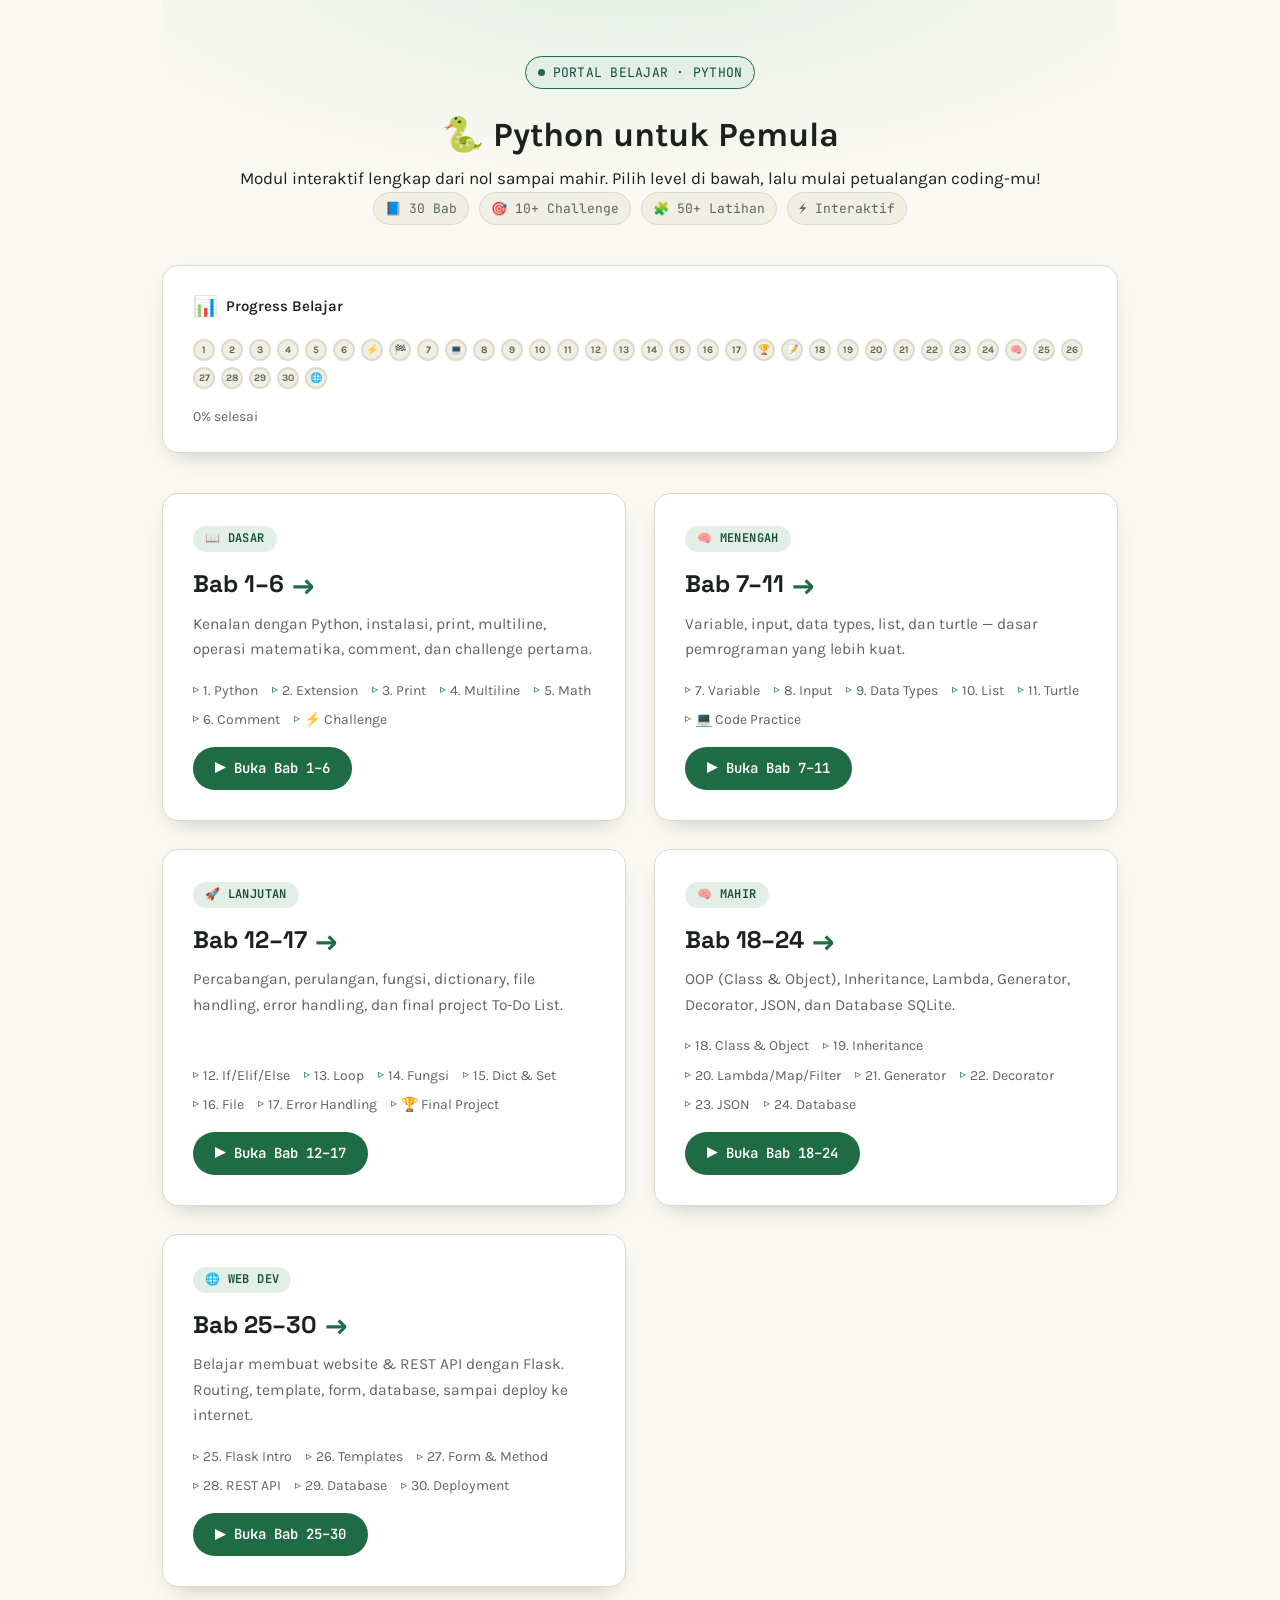
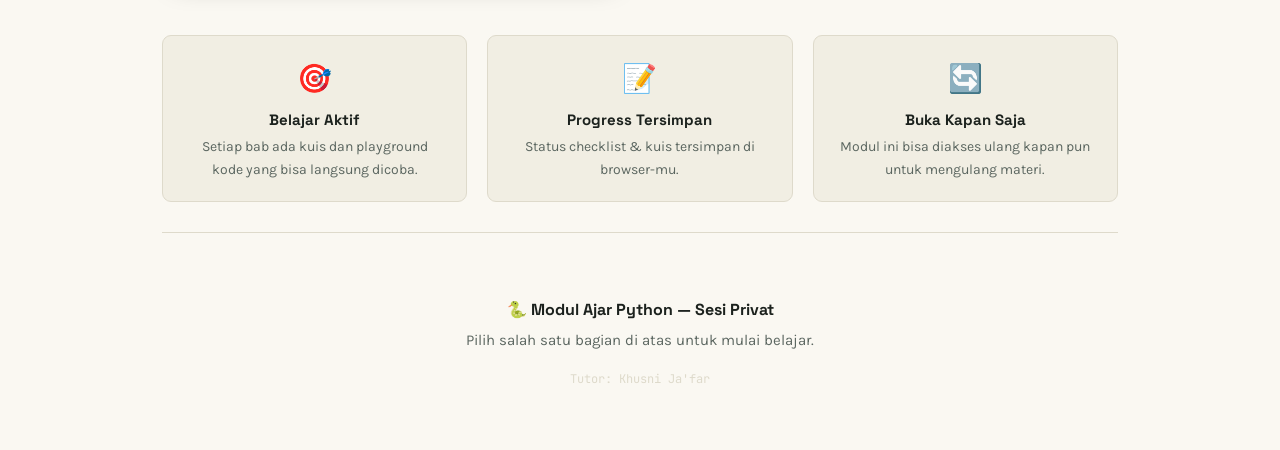
==== commit 751b630b: "add material" ====
--- a/index.html
+++ b/index.html
@@ -1,13 +1,17 @@
 <!DOCTYPE html>
 <html lang="id">
+
 <head>
   <meta charset="UTF-8" />
   <meta name="viewport" content="width=device-width, initial-scale=1.0" />
   <title>Modul Ajar Python — Portal Utama</title>
   <link rel="preconnect" href="https://fonts.googleapis.com" />
-  <link href="https://fonts.googleapis.com/css2?family=Space+Grotesk:wght@500;600;700&family=Karla:wght@400;500;600;700&family=JetBrains+Mono:wght@400;500;600;700&display=swap" rel="stylesheet" />
+  <link
+    href="https://fonts.googleapis.com/css2?family=Space+Grotesk:wght@500;600;700&family=Karla:wght@400;500;600;700&family=JetBrains+Mono:wght@400;500;600;700&display=swap"
+    rel="stylesheet" />
   <link rel="stylesheet" href="style.css" />
 </head>
+
 <body>
 
   <div class="wrap">
@@ -20,7 +24,7 @@
       <h1>🐍 <span class="snake">Python</span> untuk Pemula</h1>
       <p>Modul interaktif lengkap dari nol sampai mahir. Pilih level di bawah, lalu mulai petualangan coding-mu!</p>
       <div class="hero-meta">
-        <span>📘 24 Bab</span>
+        <span>📘 30 Bab</span>
         <span>🎯 10+ Challenge</span>
         <span>🧩 50+ Latihan</span>
         <span>⚡ Interaktif</span>
@@ -47,7 +51,8 @@
       <a href="index_bab1_6.html" class="nav-card" id="cardBab1_6">
         <span class="badge">📖 DASAR</span>
         <h2>Bab 1–6 <span class="arrow">→</span></h2>
-        <p class="desc">Kenalan dengan Python, instalasi, print, multiline, operasi matematika, comment, dan challenge pertama.</p>
+        <p class="desc">Kenalan dengan Python, instalasi, print, multiline, operasi matematika, comment, dan challenge
+          pertama.</p>
         <ul class="chapter-list">
           <li>1. Python</li>
           <li>2. Extension</li>
@@ -80,7 +85,8 @@
       <a href="index_bab12_17.html" class="nav-card" id="cardBab12_17">
         <span class="badge">🚀 LANJUTAN</span>
         <h2>Bab 12–17 <span class="arrow">→</span></h2>
-        <p class="desc">Percabangan, perulangan, fungsi, dictionary, file handling, error handling, dan final project To-Do List.</p>
+        <p class="desc">Percabangan, perulangan, fungsi, dictionary, file handling, error handling, dan final project
+          To-Do List.</p>
         <ul class="chapter-list">
           <li>12. If/Elif/Else</li>
           <li>13. Loop</li>
@@ -110,6 +116,23 @@
         <span class="cta"><span class="icon">▶</span> Buka Bab 18–24</span>
       </a>
 
+      <!-- KARTU 5: Bab 25–30 -->
+      <a href="index_bab25_30.html" class="nav-card" id="cardBab25_30">
+        <span class="badge">🌐 WEB DEV</span>
+        <h2>Bab 25–30 <span class="arrow">→</span></h2>
+        <p class="desc">Belajar membuat website & REST API dengan Flask. Routing, template, form, database, sampai
+          deploy ke internet.</p>
+        <ul class="chapter-list">
+          <li>25. Flask Intro</li>
+          <li>26. Templates</li>
+          <li>27. Form & Method</li>
+          <li>28. REST API</li>
+          <li>29. Database</li>
+          <li>30. Deployment</li>
+        </ul>
+        <span class="cta"><span class="icon">▶</span> Buka Bab 25–30</span>
+      </a>
+
     </div>
 
     <!-- ===== EXTRA INFO ===== -->
@@ -141,7 +164,7 @@
   </div>
 
   <script>
-    (function() {
+    (function () {
 
       // ===== PROGRESS TRACKER =====
       // Daftar semua section yang dilacak, sesuai dengan key di localStorage
@@ -153,7 +176,9 @@
         // Bab 12–17
         'bab12', 'bab13', 'bab14', 'bab15', 'bab16', 'bab17', 'challenge3', 'quizfinal3',
         // Bab 18–24
-        'bab18', 'bab19', 'bab20', 'bab21', 'bab22', 'bab23', 'bab24', 'quizfinal4'
+        'bab18', 'bab19', 'bab20', 'bab21', 'bab22', 'bab23', 'bab24', 'quizfinal4',
+        // Bab 25–30
+        'bab25', 'bab26', 'bab27', 'bab28', 'bab29', 'bab30', 'quizfinal5'
       ];
 
       const LABELS = {
@@ -167,7 +192,9 @@
         challenge3: '🏆', quizfinal3: '📝',
         // Bab 18–24
         bab18: '18', bab19: '19', bab20: '20', bab21: '21', bab22: '22', bab23: '23', bab24: '24',
-        quizfinal4: '🧠'
+        quizfinal4: '🧠',
+        // Bab 25–30
+        bab25: '25', bab26: '26', bab27: '27', bab28: '28', bab29: '29', bab30: '30', quizfinal5: '🌐'
       };
 
       function getDoneSet() {
@@ -202,7 +229,7 @@
       renderDots();
 
       // Sinkronisasi antar tab
-      window.addEventListener('storage', function(e) {
+      window.addEventListener('storage', function (e) {
         if (e.key === 'python_modul_progress') {
           renderDots();
         }
@@ -212,4 +239,5 @@
   </script>
 
 </body>
+
 </html>
--- a/style.css
+++ b/style.css
@@ -919,7 +919,10 @@
 
 /* ===== FINAL SCORE ===== */
 #finalScoreBox,
-#finalScoreBox2 {
+#finalScoreBox2,
+#finalScoreBox3,
+#finalScoreBox4,
+#finalScoreBox5 {
   display: none;
   margin-top: 20px;
   text-align: center;
@@ -928,20 +931,29 @@
 }
 
 #finalScoreBox.show,
-#finalScoreBox2.show {
+#finalScoreBox2.show,
+#finalScoreBox3.show,
+#finalScoreBox4.show,
+#finalScoreBox5.show {
   display: block;
   animation: pop .3s ease;
 }
 
 #finalScoreBox .score-num,
-#finalScoreBox2 .score-num {
+#finalScoreBox2 .score-num,
+#finalScoreBox3 .score-num,
+#finalScoreBox4 .score-num,
+#finalScoreBox5 .score-num {
   font-family: var(--font-head);
   font-size: 44px;
   font-weight: 700;
 }
 
 #finalScoreBox .score-msg,
-#finalScoreBox2 .score-msg {
+#finalScoreBox2 .score-msg,
+#finalScoreBox3 .score-msg,
+#finalScoreBox4 .score-msg,
+#finalScoreBox5 .score-msg {
   font-size: 16px;
   margin-top: 6px;
 }
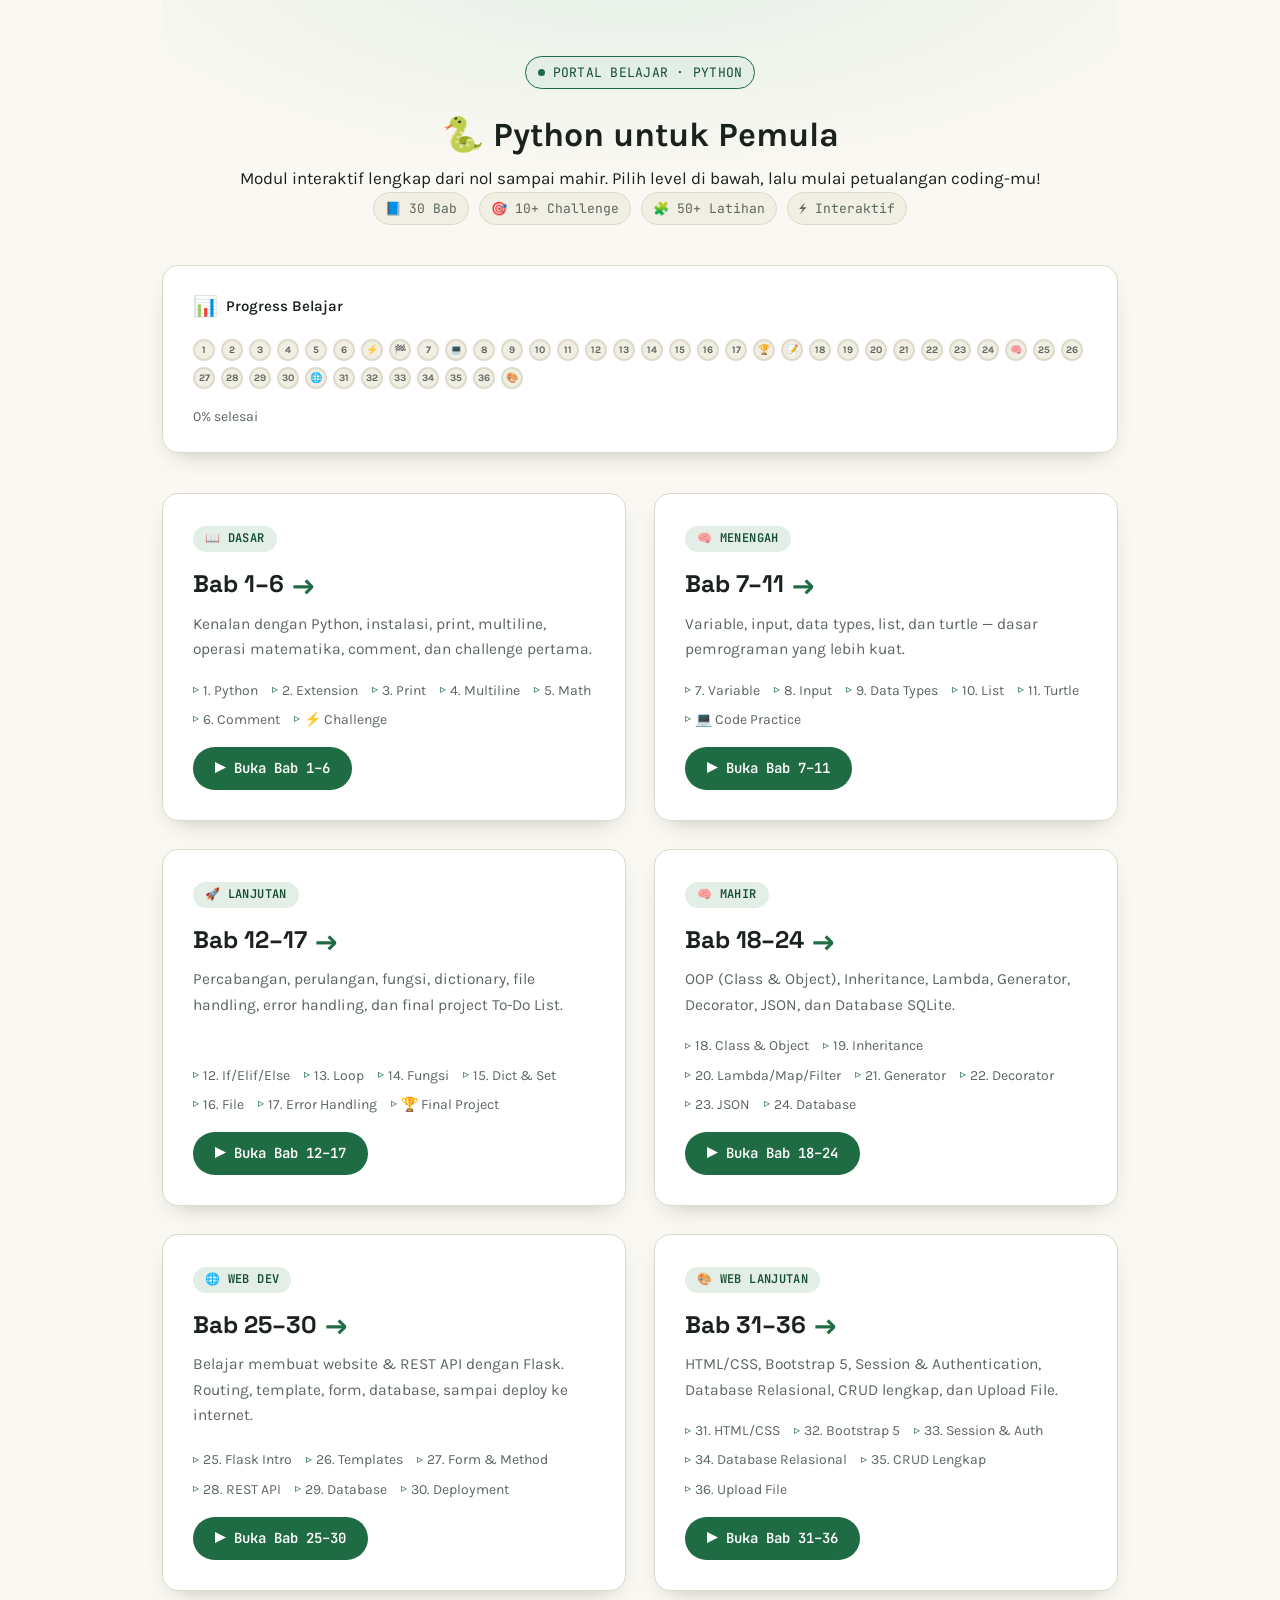
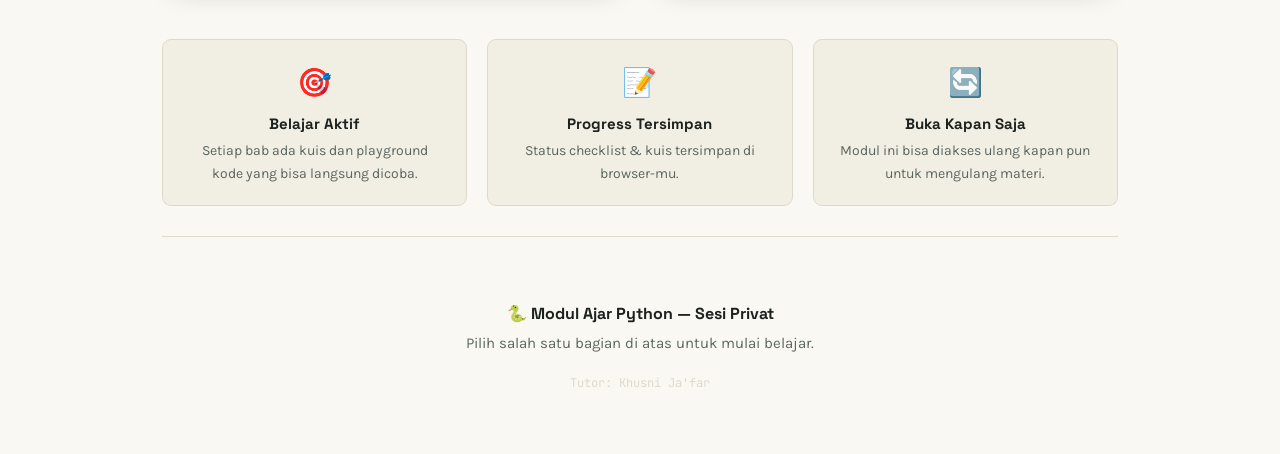
==== commit c47b922c: "add material" ====
--- a/index.html
+++ b/index.html
@@ -131,6 +131,23 @@
           <li>30. Deployment</li>
         </ul>
         <span class="cta"><span class="icon">▶</span> Buka Bab 25–30</span>
+      </a>
+
+      <!-- KARTU 6: Bab 31–35 -->
+      <a href="index_bab31_36.html" class="nav-card" id="cardBab31_36">
+        <span class="badge">🎨 WEB LANJUTAN</span>
+        <h2>Bab 31–36 <span class="arrow">→</span></h2>
+        <p class="desc">HTML/CSS, Bootstrap 5, Session & Authentication, Database Relasional, CRUD lengkap, dan Upload
+          File.</p>
+        <ul class="chapter-list">
+          <li>31. HTML/CSS</li>
+          <li>32. Bootstrap 5</li>
+          <li>33. Session & Auth</li>
+          <li>34. Database Relasional</li>
+          <li>35. CRUD Lengkap</li>
+          <li>36. Upload File</li>
+        </ul>
+        <span class="cta"><span class="icon">▶</span> Buka Bab 31–36</span>
       </a>
 
     </div>
@@ -178,7 +195,9 @@
         // Bab 18–24
         'bab18', 'bab19', 'bab20', 'bab21', 'bab22', 'bab23', 'bab24', 'quizfinal4',
         // Bab 25–30
-        'bab25', 'bab26', 'bab27', 'bab28', 'bab29', 'bab30', 'quizfinal5'
+        'bab25', 'bab26', 'bab27', 'bab28', 'bab29', 'bab30', 'quizfinal5',
+        // Bab 31–36
+        'bab31', 'bab32', 'bab33', 'bab34', 'bab35', 'bab36', 'quizfinal6'
       ];
 
       const LABELS = {
@@ -194,7 +213,9 @@
         bab18: '18', bab19: '19', bab20: '20', bab21: '21', bab22: '22', bab23: '23', bab24: '24',
         quizfinal4: '🧠',
         // Bab 25–30
-        bab25: '25', bab26: '26', bab27: '27', bab28: '28', bab29: '29', bab30: '30', quizfinal5: '🌐'
+        bab25: '25', bab26: '26', bab27: '27', bab28: '28', bab29: '29', bab30: '30', quizfinal5: '🌐',
+        // Bab 31–36
+        bab31: '31', bab32: '32', bab33: '33', bab34: '34', bab35: '35', bab36: '36', quizfinal6: '🎨'
       };
 
       function getDoneSet() {
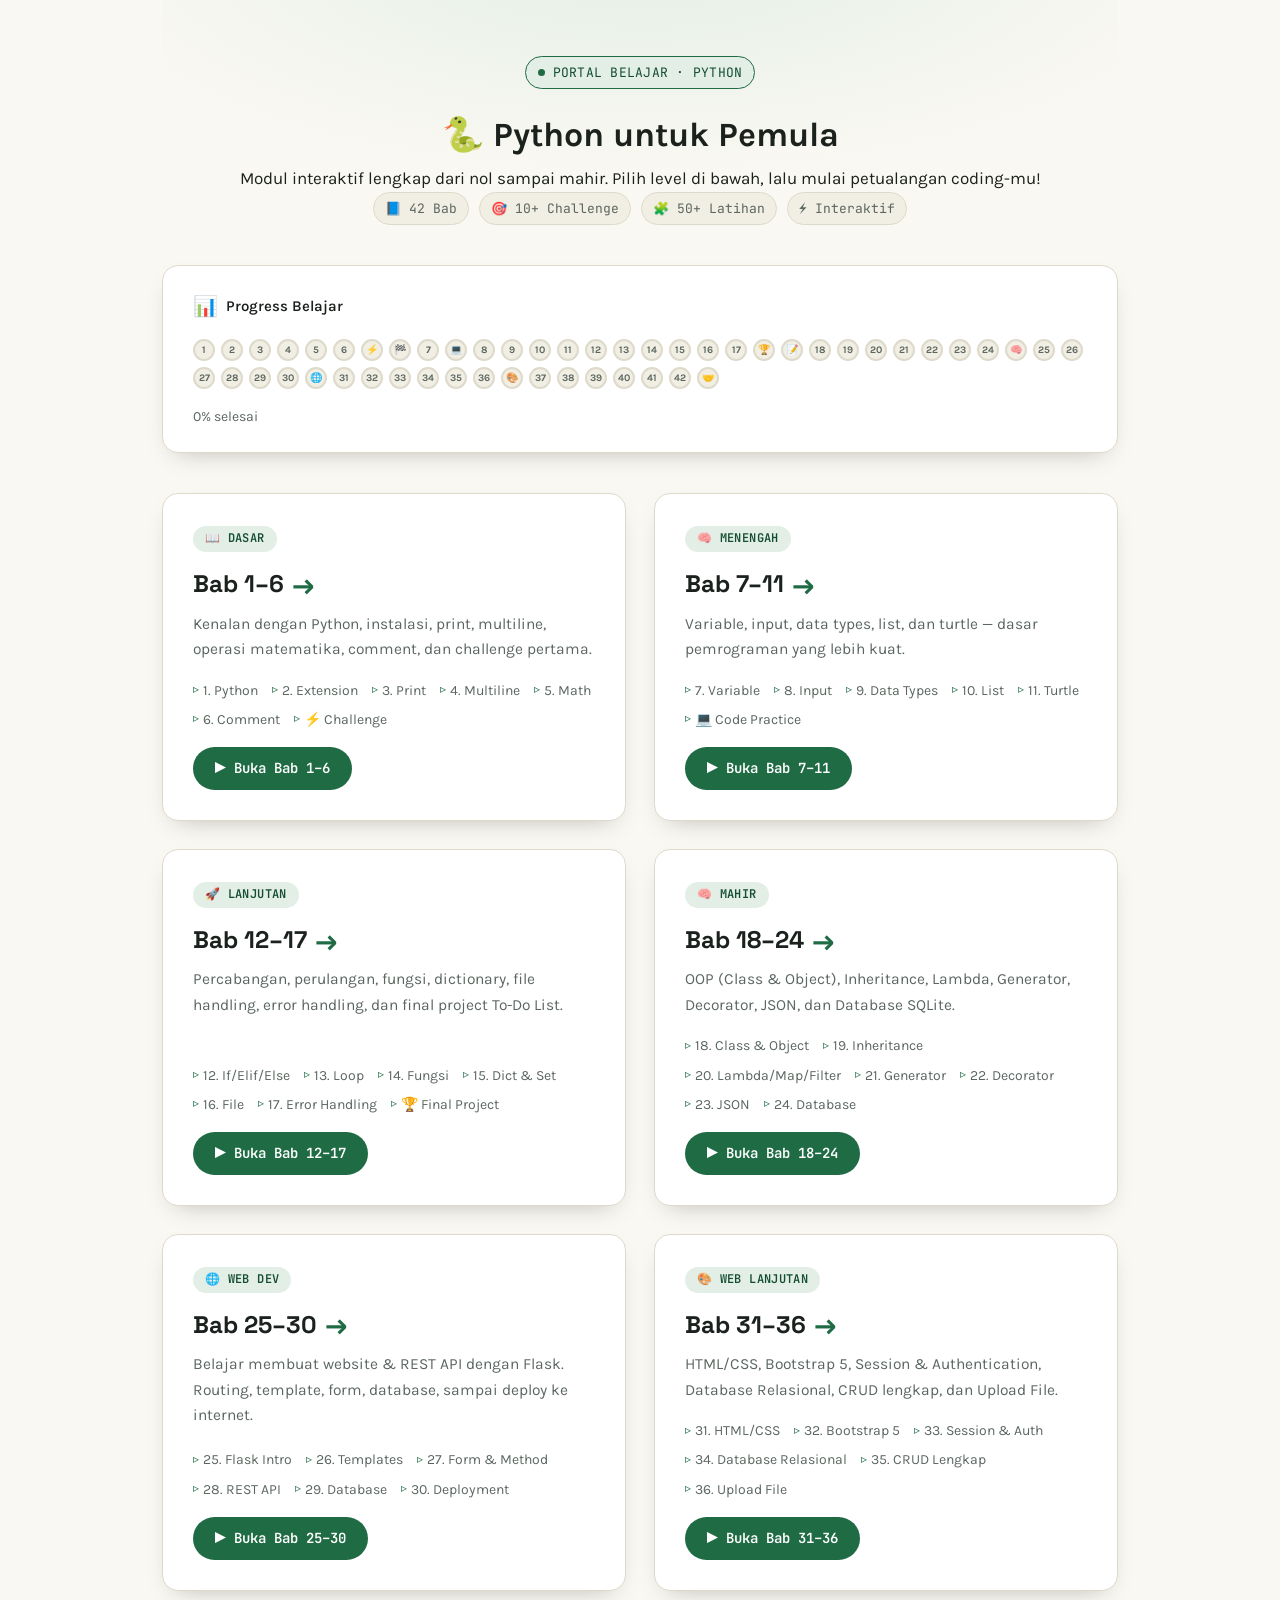
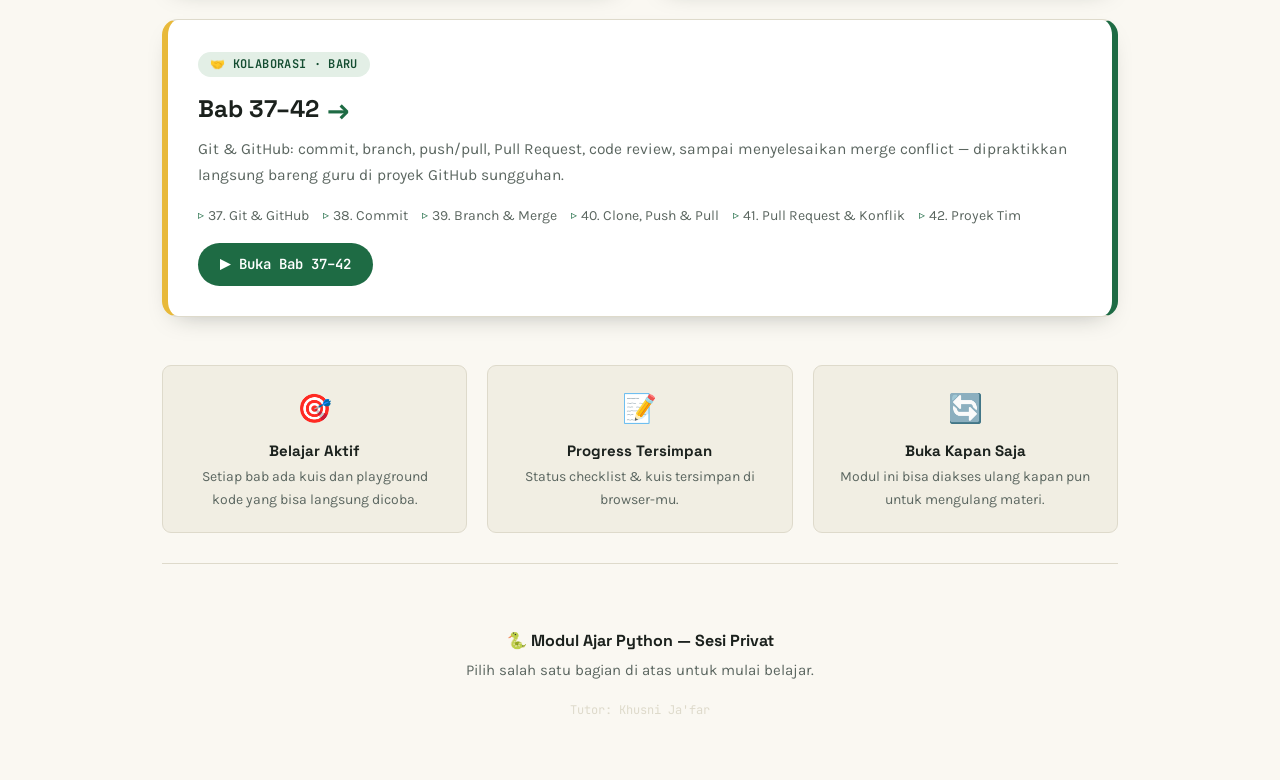
==== commit 29d2d487: "add new lesson" ====
--- a/index.html
+++ b/index.html
@@ -24,7 +24,7 @@
       <h1>🐍 <span class="snake">Python</span> untuk Pemula</h1>
       <p>Modul interaktif lengkap dari nol sampai mahir. Pilih level di bawah, lalu mulai petualangan coding-mu!</p>
       <div class="hero-meta">
-        <span>📘 30 Bab</span>
+        <span>📘 42 Bab</span>
         <span>🎯 10+ Challenge</span>
         <span>🧩 50+ Latihan</span>
         <span>⚡ Interaktif</span>
@@ -148,6 +148,23 @@
           <li>36. Upload File</li>
         </ul>
         <span class="cta"><span class="icon">▶</span> Buka Bab 31–36</span>
+      </a>
+
+      <!-- KARTU 7: Bab 37–42 (Git & Kolaborasi) -->
+      <a href="index_bab37_42.html" class="nav-card featured" id="cardBab37_42">
+        <span class="badge">🤝 KOLABORASI · BARU</span>
+        <h2>Bab 37–42 <span class="arrow">→</span></h2>
+        <p class="desc">Git &amp; GitHub: commit, branch, push/pull, Pull Request, code review, sampai menyelesaikan
+          merge conflict — dipraktikkan langsung bareng guru di proyek GitHub sungguhan.</p>
+        <ul class="chapter-list">
+          <li>37. Git &amp; GitHub</li>
+          <li>38. Commit</li>
+          <li>39. Branch &amp; Merge</li>
+          <li>40. Clone, Push &amp; Pull</li>
+          <li>41. Pull Request &amp; Konflik</li>
+          <li>42. Proyek Tim</li>
+        </ul>
+        <span class="cta"><span class="icon">▶</span> Buka Bab 37–42</span>
       </a>
 
     </div>
@@ -197,7 +214,9 @@
         // Bab 25–30
         'bab25', 'bab26', 'bab27', 'bab28', 'bab29', 'bab30', 'quizfinal5',
         // Bab 31–36
-        'bab31', 'bab32', 'bab33', 'bab34', 'bab35', 'bab36', 'quizfinal6'
+        'bab31', 'bab32', 'bab33', 'bab34', 'bab35', 'bab36', 'quizfinal6',
+        // Bab 37–42 (Git & Kolaborasi)
+        'bab37', 'bab38', 'bab39', 'bab40', 'bab41', 'bab42', 'quizfinal7'
       ];
 
       const LABELS = {
@@ -215,7 +234,9 @@
         // Bab 25–30
         bab25: '25', bab26: '26', bab27: '27', bab28: '28', bab29: '29', bab30: '30', quizfinal5: '🌐',
         // Bab 31–36
-        bab31: '31', bab32: '32', bab33: '33', bab34: '34', bab35: '35', bab36: '36', quizfinal6: '🎨'
+        bab31: '31', bab32: '32', bab33: '33', bab34: '34', bab35: '35', bab36: '36', quizfinal6: '🎨',
+        // Bab 37–42 (Git & Kolaborasi)
+        bab37: '37', bab38: '38', bab39: '39', bab40: '40', bab41: '41', bab42: '42', quizfinal7: '🤝'
       };
 
       function getDoneSet() {
--- a/style.css
+++ b/style.css
@@ -922,7 +922,9 @@
 #finalScoreBox2,
 #finalScoreBox3,
 #finalScoreBox4,
-#finalScoreBox5 {
+#finalScoreBox5,
+#finalScoreBox6,
+#finalScoreBox7 {
   display: none;
   margin-top: 20px;
   text-align: center;
@@ -934,7 +936,9 @@
 #finalScoreBox2.show,
 #finalScoreBox3.show,
 #finalScoreBox4.show,
-#finalScoreBox5.show {
+#finalScoreBox5.show,
+#finalScoreBox6.show,
+#finalScoreBox7.show {
   display: block;
   animation: pop .3s ease;
 }
@@ -943,7 +947,9 @@
 #finalScoreBox2 .score-num,
 #finalScoreBox3 .score-num,
 #finalScoreBox4 .score-num,
-#finalScoreBox5 .score-num {
+#finalScoreBox5 .score-num,
+#finalScoreBox6 .score-num,
+#finalScoreBox7 .score-num {
   font-family: var(--font-head);
   font-size: 44px;
   font-weight: 700;
@@ -953,7 +959,9 @@
 #finalScoreBox2 .score-msg,
 #finalScoreBox3 .score-msg,
 #finalScoreBox4 .score-msg,
-#finalScoreBox5 .score-msg {
+#finalScoreBox5 .score-msg,
+#finalScoreBox6 .score-msg,
+#finalScoreBox7 .score-msg {
   font-size: 16px;
   margin-top: 6px;
 }
@@ -1083,6 +1091,13 @@
 .nav-card:hover {
   transform: translateY(-5px);
   box-shadow: 0 20px 40px -16px rgba(20, 30, 24, 0.40);
+}
+
+/* Kartu unggulan (Bab 37–42): selebar dua kolom, tepi kuning (guru) & hijau (siswa) seperti jalur estafet */
+.nav-card.featured {
+  grid-column: 1 / -1;
+  border-left: 6px solid var(--highlighter);
+  border-right: 6px solid var(--forest);
 }
 
 .nav-card .badge {
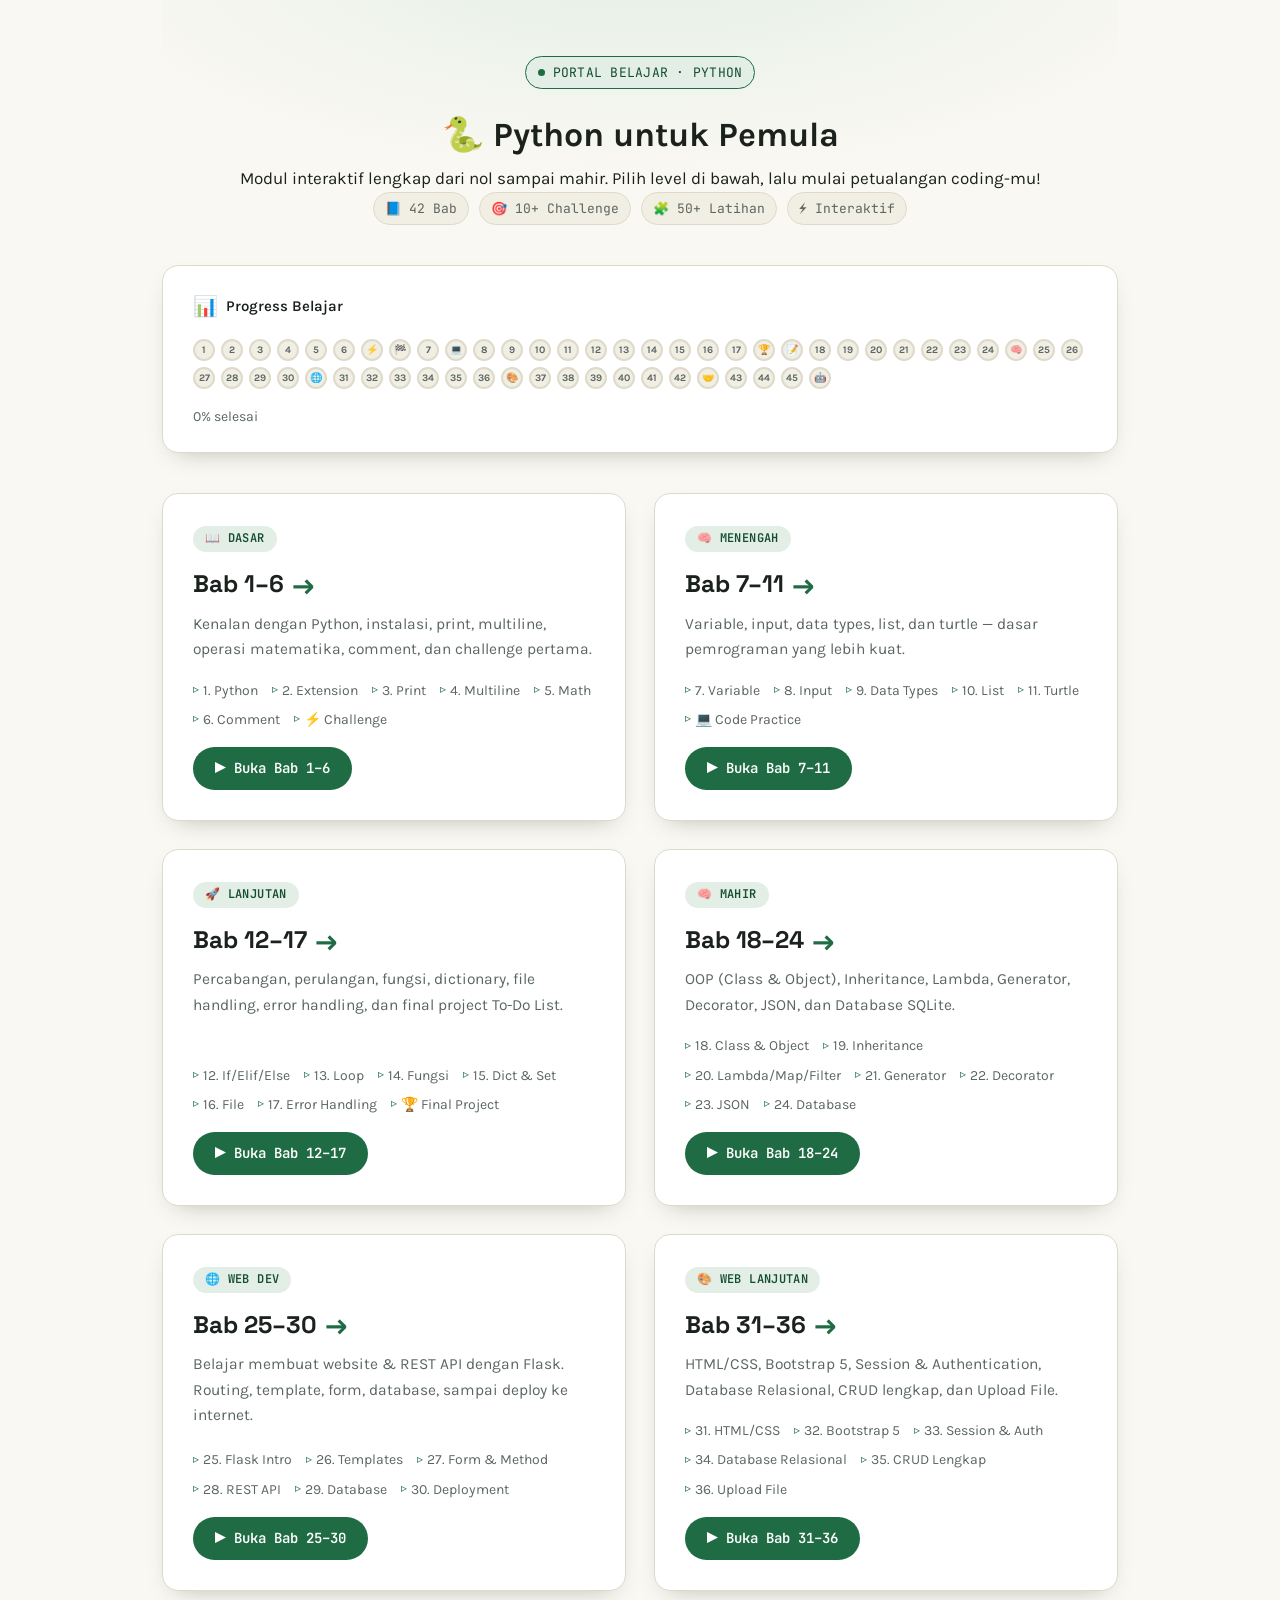
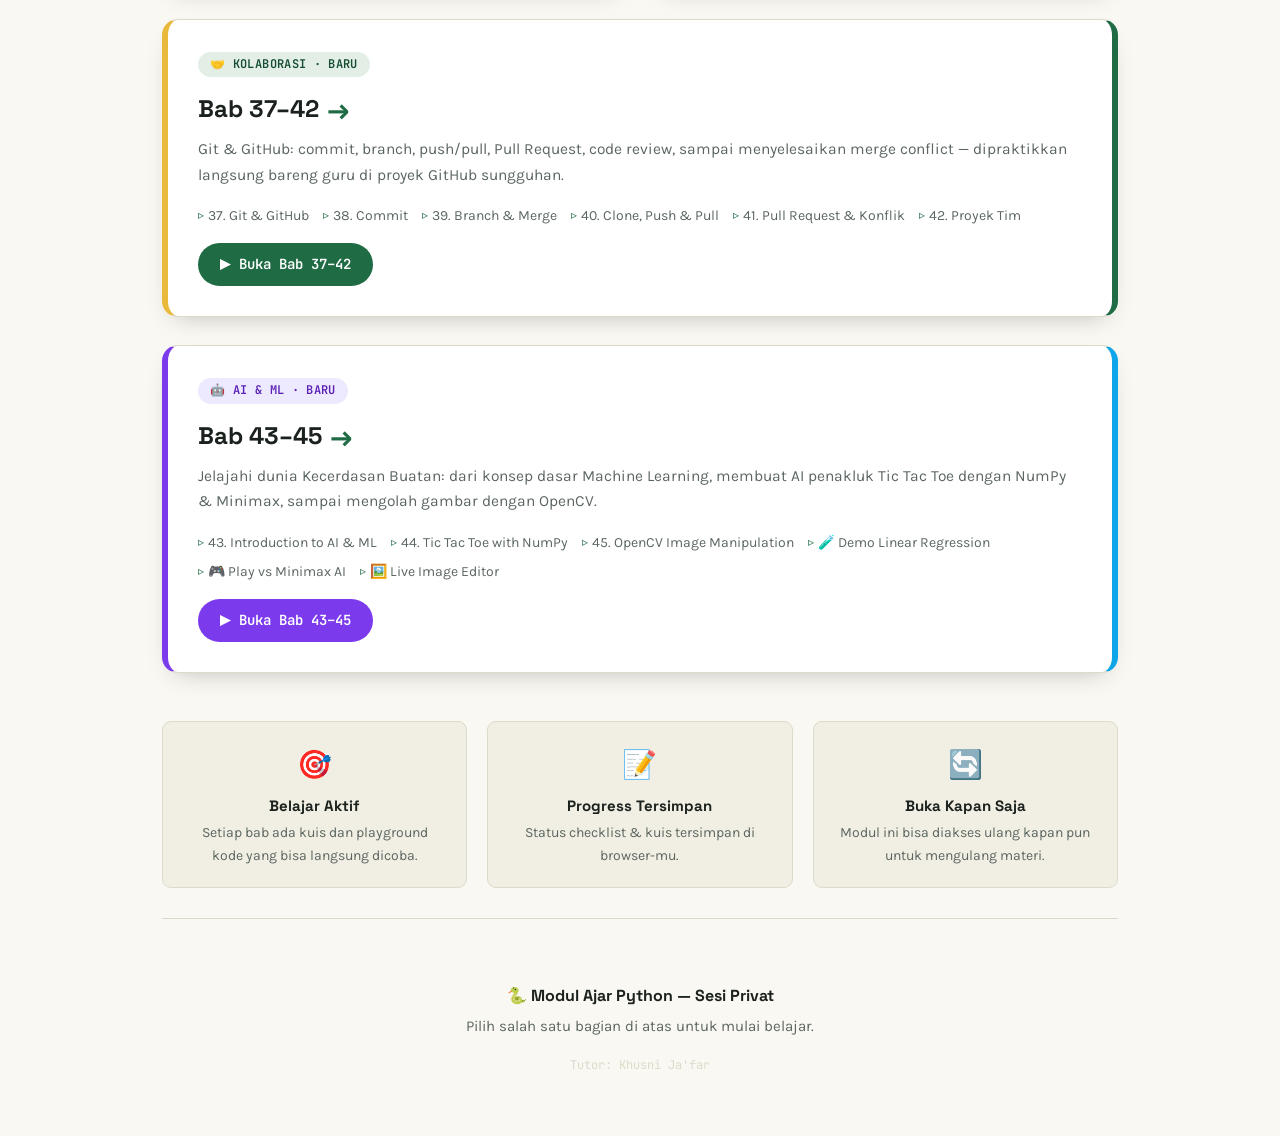
==== commit 4192d55c: "add material" ====
--- a/index.html
+++ b/index.html
@@ -165,6 +165,24 @@
           <li>42. Proyek Tim</li>
         </ul>
         <span class="cta"><span class="icon">▶</span> Buka Bab 37–42</span>
+      </a>
+
+      <!-- KARTU 8: Bab 43–45 (AI & Machine Learning) -->
+      <a href="index_bab43_45.html" class="nav-card featured" id="cardBab43_45"
+        style="border-left:6px solid #7C3AED; border-right:6px solid #0EA5E9;">
+        <span class="badge" style="background:#EDE9FE;color:#5B21B6;">🤖 AI &amp; ML · BARU</span>
+        <h2>Bab 43–45 <span class="arrow">→</span></h2>
+        <p class="desc">Jelajahi dunia Kecerdasan Buatan: dari konsep dasar Machine Learning, membuat AI penakluk Tic
+          Tac Toe dengan NumPy &amp; Minimax, sampai mengolah gambar dengan OpenCV.</p>
+        <ul class="chapter-list">
+          <li>43. Introduction to AI &amp; ML</li>
+          <li>44. Tic Tac Toe with NumPy</li>
+          <li>45. OpenCV Image Manipulation</li>
+          <li>🧪 Demo Linear Regression</li>
+          <li>🎮 Play vs Minimax AI</li>
+          <li>🖼️ Live Image Editor</li>
+        </ul>
+        <span class="cta" style="background:#7C3AED;"><span class="icon">▶</span> Buka Bab 43–45</span>
       </a>
 
     </div>
@@ -216,7 +234,9 @@
         // Bab 31–36
         'bab31', 'bab32', 'bab33', 'bab34', 'bab35', 'bab36', 'quizfinal6',
         // Bab 37–42 (Git & Kolaborasi)
-        'bab37', 'bab38', 'bab39', 'bab40', 'bab41', 'bab42', 'quizfinal7'
+        'bab37', 'bab38', 'bab39', 'bab40', 'bab41', 'bab42', 'quizfinal7',
+        // Bab 43–45 (AI & Machine Learning)
+        'bab43', 'bab44', 'bab45', 'quizfinal8'
       ];
 
       const LABELS = {
@@ -236,7 +256,9 @@
         // Bab 31–36
         bab31: '31', bab32: '32', bab33: '33', bab34: '34', bab35: '35', bab36: '36', quizfinal6: '🎨',
         // Bab 37–42 (Git & Kolaborasi)
-        bab37: '37', bab38: '38', bab39: '39', bab40: '40', bab41: '41', bab42: '42', quizfinal7: '🤝'
+        bab37: '37', bab38: '38', bab39: '39', bab40: '40', bab41: '41', bab42: '42', quizfinal7: '🤝',
+        // Bab 43–45 (AI & Machine Learning)
+        bab43: '43', bab44: '44', bab45: '45', quizfinal8: '🤖'
       };
 
       function getDoneSet() {
